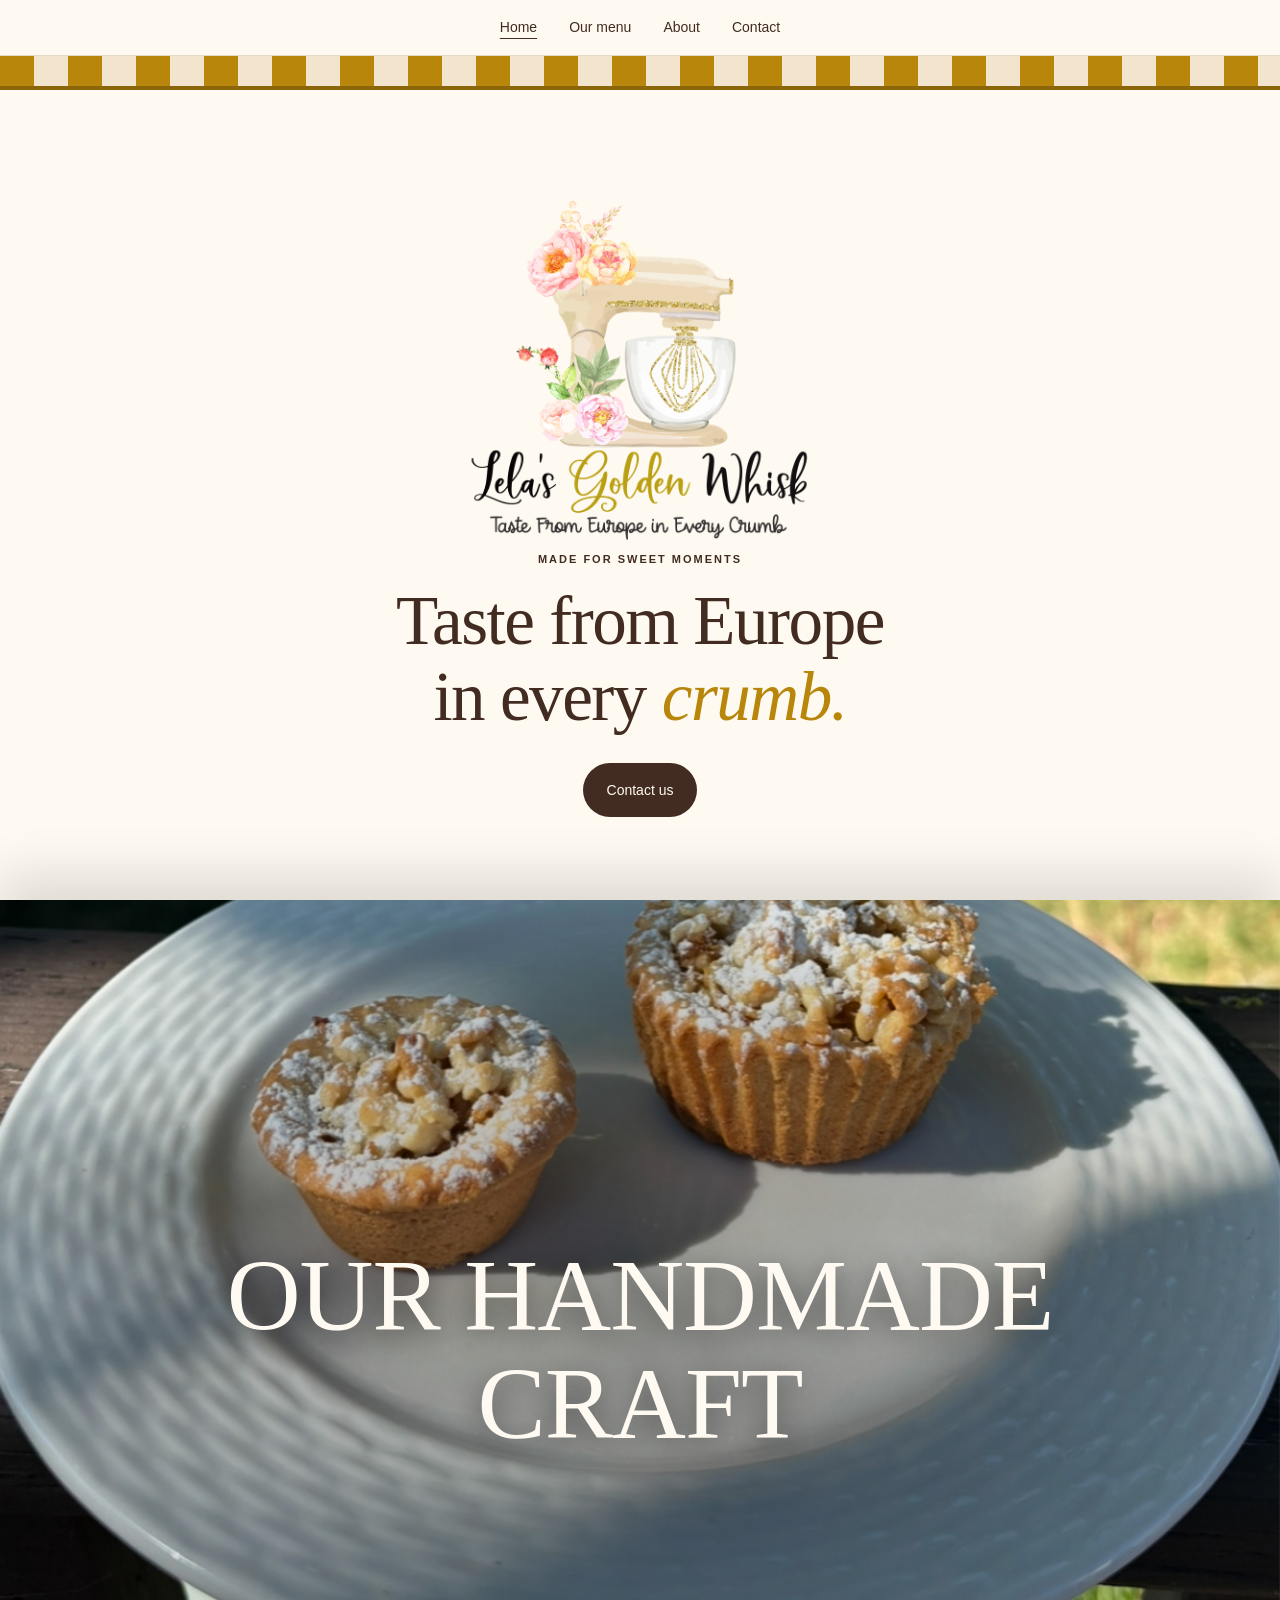
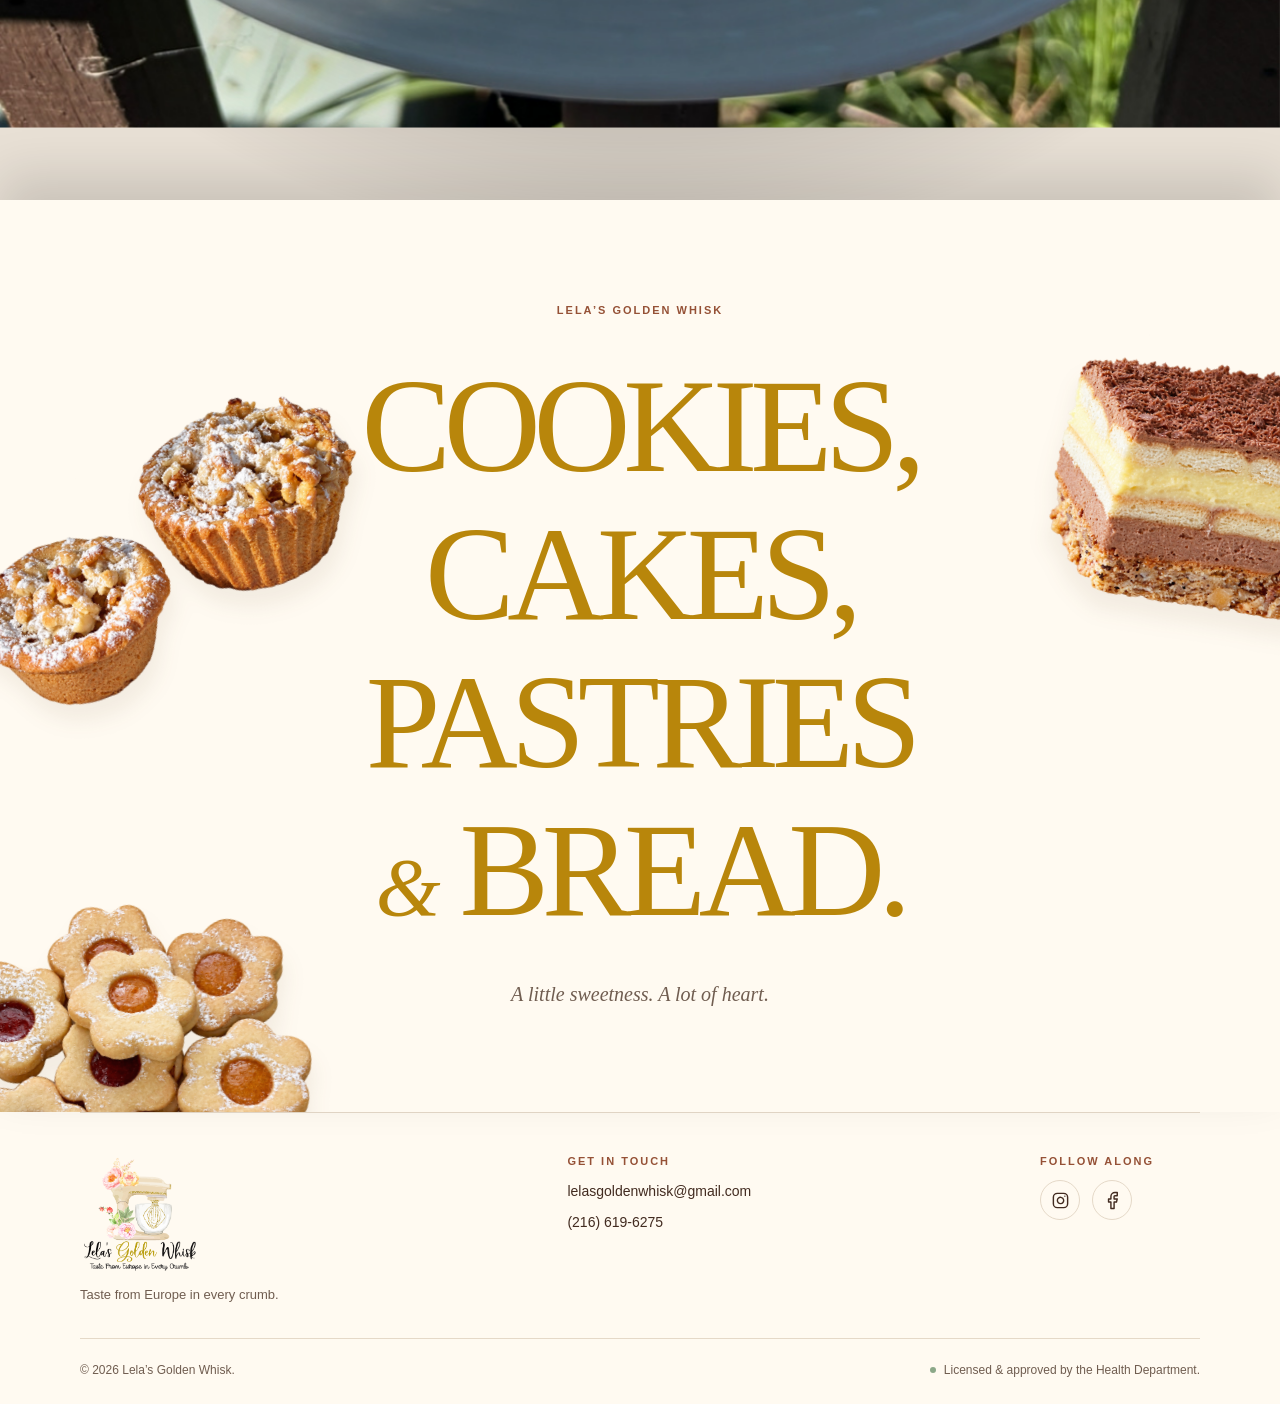
==== index.html @ 5a9bc485 "Initial commit: Lela's Golden Whisk bakery website Static site with home, menu, about, and contact p" ====
<!DOCTYPE html>
<html lang="en">
  <head>
    <meta charset="UTF-8" />
    <meta name="viewport" content="width=device-width, initial-scale=1.0" />
    <meta name="description" content="Welcome to Lela’s Golden Whisk — a little sweetness for your everyday." />
    <title>Lela’s Golden Whisk | Bakery</title>
    <link rel="icon" type="image/png" href="assets/lelas-golden-whisk-logo.png" />
    <link rel="stylesheet" href="styles.css" />
    <script src="script.js" defer></script>
  </head>
  <body>
    <a class="skip-link" href="#main">Skip to content</a>
    <header class="site-header">
      <button class="menu-toggle" type="button" aria-expanded="false" aria-controls="navigation" hidden>Menu</button>
      <nav id="navigation" aria-label="Main navigation">
        <a href="index.html" aria-current="page">Home</a>
        <a href="bakes.html">Our menu</a>
        <a href="about.html">About</a>
        <a href="contact.html">Contact</a>
      </nav>
    </header>

    <main id="main">
      <section class="cake-hero" id="home" aria-labelledby="hero-heading">
        <div class="bakery-awning" aria-hidden="true"></div>
        <div class="hero-brand">
          <img class="hero-logo" src="assets/lelas-golden-whisk-logo.png" alt="Lela’s Golden Whisk" width="3000" height="3000" />
          <p class="eyebrow">Made for sweet moments</p>
          <h1 id="hero-heading">Taste from Europe<br />in every <em>crumb.</em></h1>
          <a class="button" href="contact.html">Contact us</a>
        </div>
      </section>

      <section class="cake-scroll" aria-label="A gallery of Lela’s bakes">
        <div class="cake-scroll-stage">
          <img class="parallax-photo" src="assets/cakes-lelas-golden-whisk/hero1.JPG" alt="Two small crumb-topped bakes on a white plate" decoding="async" />
          <img class="parallax-photo" src="assets/cakes-lelas-golden-whisk/hero2.JPG" alt="Chocolate-glazed layered cake with a slice removed" decoding="async" hidden />
          <img class="parallax-photo" src="assets/cakes-lelas-golden-whisk/hero3.JPG" alt="Gift box of colorful sandwich cookies" decoding="async" hidden />
          <img class="parallax-photo" src="assets/cakes-lelas-golden-whisk/hero4.JPG" alt="Chocolate and cream layered cake slices" decoding="async" hidden />
          <img class="parallax-photo" src="assets/cakes-lelas-golden-whisk/hero5.JPG" alt="White cakes decorated with yellow flowers" decoding="async" hidden />
          <img class="parallax-photo" src="assets/cakes-lelas-golden-whisk/hero6.JPG" alt="Celebration cake decorated with the Croatian flag" decoding="async" hidden />
          <img class="parallax-photo" src="assets/cakes-lelas-golden-whisk/hero7.JPG" alt="Tiered white wedding cake with a floral topper" decoding="async" hidden />
          <img class="parallax-photo" src="assets/cakes-lelas-golden-whisk/hero8.JPG" alt="Black and white birthday cake with feathers and a number 30 topper" decoding="async" hidden />
          <img class="parallax-photo" src="assets/cakes-lelas-golden-whisk/hero9.JPG" alt="Flower-shaped jam cookies on a white plate" decoding="async" hidden />
        </div>
        <p class="scroll-caption">Our Handmade Craft</p>
      </section>

      <section class="bakes-showcase" id="bakes" aria-labelledby="bakes-heading">
        <img class="bake-cutout cutout-pastries" src="assets/cutouts/pastries.png" alt="" width="1485" height="1059" loading="lazy" />
        <img class="bake-cutout cutout-cake" src="assets/cutouts/cake.png" alt="" width="1544" height="1018" loading="lazy" />
        <img class="bake-cutout cutout-cookies" src="assets/cutouts/cookies.png" alt="" width="1239" height="1269" loading="lazy" />
        <div class="showcase-copy">
          <p class="eyebrow">Lela’s Golden Whisk</p>
          <h2 id="bakes-heading"><span><a href="bakes.html#cookies">Cookies,</a></span><span><a href="bakes.html#cakes">Cakes,</a></span><span><a href="bakes.html#pastries">Pastries</a></span><span><em>&amp;</em> <a href="bakes.html#bread">Bread.</a></span></h2>
          <p class="showcase-note">A little sweetness. A lot of heart.</p>
        </div>
      </section>
    </main>

    <footer>
      <div class="footer-top">
        <div class="footer-brand">
          <a class="logo" href="index.html" aria-label="Lela’s Golden Whisk home"><img src="assets/lelas-golden-whisk-logo.png" alt="Lela’s Golden Whisk — Taste From Europe in Every Crumb" width="3000" height="3000" loading="lazy" /></a>
          <p class="footer-tagline">Taste from Europe in every crumb.</p>
        </div>
        <div class="footer-contact">
          <p class="eyebrow">Get in touch</p>
          <a href="mailto:lelasgoldenwhisk@gmail.com">lelasgoldenwhisk@gmail.com</a>
          <a href="tel:+12166196275">(216) 619-6275</a>
        </div>
        <div class="footer-social">
          <p class="eyebrow">Follow along</p>
          <div class="social-links">
            <a class="social-link" href="https://www.instagram.com/lelasgoldenwhisk/" target="_blank" rel="noopener noreferrer" aria-label="Lela’s Golden Whisk on Instagram">
              <svg viewBox="0 0 24 24" fill="none" stroke="currentColor" stroke-width="1.8" stroke-linecap="round" stroke-linejoin="round" aria-hidden="true" focusable="false"><rect x="3" y="3" width="18" height="18" rx="5" ry="5"></rect><path d="M16 11.37A4 4 0 1 1 12.63 8 4 4 0 0 1 16 11.37z"></path><line x1="17.5" y1="6.5" x2="17.51" y2="6.5"></line></svg>
            </a>
            <a class="social-link" href="https://www.facebook.com/index.php?next=https%3A%2F%2Fwww.facebook.com%2Fthe.golden.whisk.bakery.2025%2Falbums%2F122112349076723955%2F&amp;deoia=1&amp;no_universal_links=1" target="_blank" rel="noopener noreferrer" aria-label="Lela’s Golden Whisk on Facebook">
              <svg viewBox="0 0 24 24" fill="none" stroke="currentColor" stroke-width="1.8" stroke-linecap="round" stroke-linejoin="round" aria-hidden="true" focusable="false"><path d="M18 2h-3a5 5 0 0 0-5 5v3H7v4h3v8h4v-8h3l1-4h-4V7a1 1 0 0 1 1-1h3z"></path></svg>
            </a>
          </div>
        </div>
      </div>
      <div class="footer-bottom">
        <p>© <span id="year">2026</span> Lela’s Golden Whisk.</p>
        <p class="footer-license">Licensed &amp; approved by the Health Department.</p>
      </div>
    </footer>
  </body>
</html>
---- styles.css ----
:root {
  --cream: #fffaf1;
  --ink: #422b20;
  --muted: #705d50;
  --gold: #b8860b;
  --rose: #f4d6cc;
  --line: #e5d9c8;
}

* { box-sizing: border-box; }
html { scroll-behavior: smooth; }
body { margin: 0; background: var(--cream); color: var(--ink); font-family: Arial, Helvetica, sans-serif; line-height: 1.6; }
a { color: inherit; text-decoration: none; }
a:focus-visible, button:focus-visible { outline: 3px solid #92501c; outline-offset: 5px; }
button { font: inherit; }
.site-header, .section, footer { width: min(1120px, 88%); margin-inline: auto; }
.site-header { position: sticky; top: 0; z-index: 50; width: 100%; padding-inline: 6%; min-height: 56px; display: flex; align-items: center; justify-content: center; gap: 12px; background: var(--cream); border-bottom: 1px solid var(--line); }
.logo { display: block; flex-shrink: 0; }
.logo img { display: block; width: 140px; max-width: 100%; height: auto; }
footer .logo img { width: 120px; }
nav { display: flex; flex-wrap: wrap; justify-content: center; gap: 32px; font-size: 14px; }
nav a[aria-current="page"] { text-decoration: underline; text-underline-offset: 6px; }
nav a:hover { text-decoration: underline; text-underline-offset: 6px; }
.menu-toggle { display: none; background: transparent; border: 1px solid var(--line); border-radius: 6px; padding: 8px 14px; color: var(--ink); }
.eyebrow { margin: 0 0 22px; font-size: 11px; font-weight: bold; letter-spacing: 2px; text-transform: uppercase; }
h1, h2, h3 { font-family: Georgia, 'Times New Roman', serif; font-weight: normal; line-height: 1.1; }
h1 { margin: 0; font-size: clamp(48px, 6.4vw, 80px); letter-spacing: -3px; }
h1 em { color: #a15435; font-weight: normal; }
.hero-brand h1 em { color: var(--gold); }
.intro { max-width: 410px; margin: 28px 0 32px; color: var(--muted); }
.button { display: inline-flex; gap: 36px; align-items: center; background: var(--ink); color: var(--cream); padding: 16px 24px; border-radius: 4px; font-size: 14px; }
.button:hover { background: #68422e; }
.cake-hero { margin: 0; position: sticky; top: 56px; z-index: 1; }
.hero-brand { min-height: calc(100svh - 56px - 34px); display: flex; flex-direction: column; align-items: center; justify-content: center; text-align: center; padding: 36px 24px 44px; background: var(--cream); }
.hero-logo { display: block; width: min(40svh, 380px, 75vw); height: auto; margin-bottom: 26px; transform: translate3d(0, var(--parallax-y, 0px), 0); will-change: transform; }
.hero-brand .eyebrow { margin-bottom: 14px; }
.hero-brand h1 { font-size: clamp(40px, 5.4vw, 76px); letter-spacing: -1.5px; }
.hero-brand .button { border-radius: 40px; margin-top: 28px; }
.cake-scroll { position: sticky; top: 56px; z-index: 2; height: 100svh; overflow: hidden; background: #e8e0d5; box-shadow: 0 -24px 48px #00000022; }
.cake-scroll-stage { position: relative; height: 100%; }
.parallax-photo { display: block; position: absolute; inset: -6svh 0 auto; width: 100%; height: 112svh; object-fit: cover; object-position: center; transform: translate3d(0, var(--parallax-y, 0px), 0); will-change: transform; }
.parallax-photo[hidden] { display: none; }
.cake-scroll::before { content: ''; position: absolute; inset: 0; z-index: 1; background: radial-gradient(ellipse at center, rgba(0, 0, 0, .4) 0%, rgba(0, 0, 0, .16) 55%, transparent 78%); pointer-events: none; }
.scroll-caption { position: absolute; top: 50%; left: 50%; z-index: 2; margin: 0; width: min(92%, 960px); transform: translate(-50%, -50%); color: var(--cream); font: normal clamp(40px, 8vw, 120px) Didot, 'Bodoni MT', 'Times New Roman', serif; letter-spacing: -0.01em; line-height: 1.05; text-transform: uppercase; text-align: center; text-shadow: 0 6px 30px rgba(0, 0, 0, .55); pointer-events: none; }

h2 { font-size: clamp(32px, 4vw, 46px); margin: 0 0 28px; letter-spacing: -1px; }
.card-grid { display: grid; grid-template-columns: repeat(3, 1fr); gap: 24px; }
.bake-card { padding: 32px; border: 1px solid var(--line); border-radius: 8px; }
.bake-icon { display: block; font-size: 44px; margin-bottom: 24px; }
h3 { font-size: 28px; margin: 0 0 12px; }
.bake-card p, .visit p:not(.eyebrow) { color: var(--muted); margin-bottom: 0; }
.bake-card p a:hover { color: #a15435; text-decoration: underline; text-underline-offset: 4px; }
.about { padding-block: 64px; border-block: 1px solid var(--line); }
.visit { padding-block: 80px; text-align: center; }
footer { border-top: 1px solid var(--line); padding-block: 40px 24px; }
.footer-top { display: flex; flex-wrap: wrap; align-items: flex-start; justify-content: space-between; gap: 36px; padding-bottom: 32px; }
.footer-brand { display: flex; flex-direction: column; gap: 12px; }
.footer-tagline { margin: 0; color: var(--muted); font-size: 13px; max-width: 220px; }
.footer-contact, .footer-social { display: flex; flex-direction: column; gap: 8px; min-width: 160px; }
.footer-contact .eyebrow, .footer-social .eyebrow { margin-bottom: 2px; color: #955136; }
.footer-contact a { font-size: 14px; }
.footer-contact a:hover { color: #a15435; text-decoration: underline; text-underline-offset: 4px; }
.social-links { display: flex; gap: 12px; }
.social-link { display: inline-flex; align-items: center; justify-content: center; width: 40px; height: 40px; border: 1px solid var(--line); border-radius: 50%; color: var(--ink); transition: background .2s ease, color .2s ease, border-color .2s ease, transform .2s ease; }
.social-link:hover { background: var(--ink); border-color: var(--ink); color: var(--cream); transform: translateY(-2px); }
.social-link svg { width: 19px; height: 19px; }
.footer-bottom { display: flex; flex-wrap: wrap; align-items: center; justify-content: space-between; gap: 10px 24px; padding-top: 22px; border-top: 1px solid var(--line); }
.footer-bottom p { margin: 0; color: var(--muted); font-size: 12px; }
.footer-license { display: inline-flex; align-items: center; gap: 8px; }
.footer-license::before { content: ''; width: 6px; height: 6px; border-radius: 50%; background: #8ba888; flex-shrink: 0; }
.skip-link { position: absolute; left: 16px; top: -100px; z-index: 100; padding: 12px; background: var(--ink); color: white; }
.skip-link:focus { top: 16px; }
section { scroll-margin-top: 80px; }
.text-link { display: inline-block; margin-top: 24px; text-decoration: underline; text-underline-offset: 5px; }
.text-link:hover { color: #a15435; }
.page-heading { padding-block: 64px 48px; }
.page-heading .intro { max-width: 560px; }
.story { display: grid; grid-template-columns: minmax(0, 1.1fr) minmax(0, 1fr); gap: clamp(32px, 5vw, 72px); align-items: start; }
.story-copy { min-width: 0; }
.story-copy h2 { max-width: 480px; font-size: clamp(36px, 4vw, 52px); line-height: 1.08; margin-bottom: 28px; text-wrap: balance; }
.story-copy p { color: var(--muted); line-height: 1.85; margin: 0 0 22px; }
.story-copy .story-eyebrow { color: #945031; margin-bottom: 20px; line-height: 1.5; }
.story-copy .story-lead { font: 23px/1.55 Georgia, serif; color: var(--ink); }
.story-copy h3 { margin-top: 38px; margin-bottom: 18px; padding-top: 28px; border-top: 1px solid var(--line); font-size: 29px; }
.story-copy strong { color: var(--ink); }
.story-copy .story-closing { margin-top: 30px; margin-bottom: 0; padding: 22px 26px; background: #f7ecdf; border-left: 3px solid #c39859; border-radius: 0 12px 12px 0; font: italic 19px/1.7 Georgia, serif; color: var(--ink); }
.story-portrait { position: sticky; top: 80px; margin: 6px 0 0; padding: 0 14px 0 0; }
.story-photo-frame { position: relative; isolation: isolate; padding: 10px; background: #fffdf8; border: 1px solid var(--line); border-radius: 100px 12px 12px 12px; box-shadow: 0 16px 36px #422b2010; }
.story-photo-frame::before { content: ''; position: absolute; z-index: -1; inset: 16px -14px -16px 18px; border: 1px solid #cfb38a; border-radius: 100px 12px 12px 12px; }
.story-photo { display: block; width: 100%; height: auto; border-radius: 90px 6px 6px 6px; }
.story-portrait figcaption { display: flex; flex-direction: column; align-items: center; text-align: center; gap: 10px; padding: 42px 12px 0; }
.story-portrait figcaption .eyebrow { margin: 0; font-size: 10px; color: var(--muted); }
.story-signature { font: italic 32px/1.2 Georgia, serif; color: #945031; }

/* About shares the menu's gold lettering and warm bakery-paper details. */
:is(.about-page, .contact-page) .page-heading { padding-block: clamp(48px, 7vw, 88px) 52px; text-align: center; border-bottom: 1px solid #cfb38a; }
:is(.about-page, .contact-page) .page-heading .eyebrow { color: #8a6608; }
:is(.about-page, .contact-page) .page-heading h1 { color: var(--gold); font-family: Didot, 'Bodoni MT', 'Times New Roman', serif; font-size: clamp(60px, 8vw, 112px); line-height: 1.02; letter-spacing: -.045em; }
:is(.about-page, .contact-page) .page-heading h1 em { color: inherit; }
:is(.about-page, .contact-page) .page-heading .intro { margin: 24px auto 0; font: italic 21px/1.5 Georgia, serif; }
.about-page .story { grid-template-columns: minmax(0, .9fr) minmax(0, 1.1fr); gap: clamp(36px, 6vw, 84px); padding-block: 64px 72px; }
.about-page .story-copy { grid-column: 2; grid-row: 1; }
.about-page .story-copy h2 { color: #8a6608; font-family: Didot, 'Bodoni MT', 'Times New Roman', serif; font-size: clamp(38px, 4vw, 54px); }
.about-page .story-copy .story-eyebrow { color: #8a6608; }
.about-page .story-copy h3 { color: #8a6608; border-color: #cfb38a; }
.about-page .story-copy .story-closing { background: #f3e4ce; border: 1px solid #cfb38a; border-radius: 4px; padding: 28px; }
.about-page .story-portrait { grid-column: 1; grid-row: 1; padding: 0; margin: 0; top: 88px; }
.about-page .story-photo-frame { padding: 12px; background: #f3e4ce; border: 1px solid #cfb38a; border-radius: 4px; box-shadow: none; }
.about-page .story-photo-frame::before { content: none; }
.about-page .story-photo { border-radius: 2px; }
.about-page .story-portrait figcaption { padding: 26px 12px; border-bottom: 1px solid #cfb38a; gap: 14px; }
.about-page .story-signature { color: #8a6608; font-size: 36px; }
:is(.about-page, .contact-page) .visit { padding-block: 52px 60px; margin-bottom: 64px; border-block: 1px solid #cfb38a; text-align: center; }
:is(.about-page, .contact-page) .visit .eyebrow { color: #8a6608; }
:is(.about-page, .contact-page) .visit h2 { color: #8a6608; max-width: 660px; margin-inline: auto; text-wrap: balance; }
@media (max-width: 900px) {
  .about-page .story { grid-template-columns: 1fr; padding-block: 40px 48px; gap: 40px; }
  .about-page .story-portrait { grid-column: 1; grid-row: 1; position: static; width: min(100%, 600px); margin-inline: auto; }
  .about-page .story-copy { grid-column: 1; grid-row: 2; }
  :is(.about-page, .contact-page) .visit { margin-bottom: 40px; }
}
.contact-details { padding-top: 16px; }
.contact-page .contact-details { padding-block: 56px 64px; }
.contact-page .contact-details > h2 { text-align: center; color: #8a6608; font-family: Didot, 'Bodoni MT', 'Times New Roman', serif; margin-bottom: 36px; }
.contact-page .card-grid { grid-template-columns: minmax(0, 1.35fr) repeat(2, minmax(0, 1fr)); gap: 20px; }
.contact-page .bake-card { min-width: 0; padding: 32px 26px; border: 1px solid #cfb38a; border-top: 3px solid var(--gold); border-radius: 4px; background: #fffdf8; }
.contact-page .bake-card:first-child { background: #f3e4ce; }
.contact-page .bake-card .eyebrow { color: #8a6608; margin-bottom: 22px; }
.contact-page .bake-card h3 { color: #8a6608; }
.contact-page .bake-card p:not(.eyebrow) { line-height: 1.85; }
.contact-page .bake-card a { overflow-wrap: anywhere; text-decoration: underline; text-decoration-color: #cfb38a; text-underline-offset: 4px; }
.contact-page .bake-card a:hover, .contact-page .text-link:hover { color: #8a6608; }
.contact-page .inquiry-preview { background: #f3e4ce; border-color: #cfb38a; border-radius: 4px; }
.contact-page .inquiry-preview h2, .contact-page .inquiry-preview .eyebrow { color: #8a6608; }
.contact-page .visit .shop-button { margin-top: 28px; }
@media (max-width: 900px) {
  .contact-page .card-grid { grid-template-columns: 1fr; }
  .contact-page .contact-details { padding-block: 40px 48px; }
}

/* Floating bakery cutouts frame the type without rectangular photo backgrounds. */
.bakes-showcase { position: relative; isolation: isolate; z-index: 3; overflow: hidden; min-height: 100svh; display: flex; align-items: center; justify-content: center; padding: clamp(80px, 8vw, 130px) 16px; background: var(--cream); box-shadow: 0 -24px 48px #00000022; }
.showcase-copy { position: relative; z-index: 1; text-align: center; margin-inline: auto; width: fit-content; }
.showcase-copy .eyebrow { color: #955136; margin-bottom: 32px; }
.showcase-copy h2 { color: var(--gold); font-family: Didot, 'Bodoni MT', 'Times New Roman', serif; font-size: clamp(76px, 10.5vw, 164px); font-weight: normal; text-transform: uppercase; line-height: 1.1; letter-spacing: -0.055em; margin: 0; }
.showcase-copy h2 span { display: block; }
.showcase-copy h2 a { border-radius: 4px; transition: color .2s ease; }
.showcase-copy h2 a:hover { color: #8a6608; text-decoration: underline; text-decoration-thickness: 2px; text-underline-offset: .08em; }
.showcase-copy h2 a:focus-visible { outline-color: var(--gold); }
.showcase-copy h2 em { font-size: .62em; font-weight: normal; }
.showcase-note { font: italic 20px/1.5 Georgia, serif; color: var(--muted); margin: 36px 0 0; }
.bake-cutout { position: absolute; z-index: 0; height: auto; pointer-events: none; filter: drop-shadow(0 18px 10px #573b2112); will-change: transform; }
.cutout-pastries { width: 34%; max-width: 540px; top: 5%; left: -8%; transform: rotate(-18deg) translate3d(0, var(--parallax-y, 0px), 0); }
.cutout-cake { width: 33%; max-width: 520px; top: 35%; right: -9%; transform: rotate(14deg) translate3d(0, var(--parallax-y, 0px), 0); }
.cutout-cookies { width: 29%; max-width: 440px; bottom: -5%; left: -6%; transform: rotate(-12deg) translate3d(0, var(--parallax-y, 0px), 0); }

/* The gallery borrows its cream, terracotta, and serif type from the homepage. */
.bakes-page { color: var(--gold); }
.bakery-window { overflow: hidden; }
.bakery-awning { height: 34px; background: repeating-linear-gradient(90deg, var(--gold) 0 34px, #f3e4ce 34px 68px); border-bottom: 4px solid #8a6608; }
.shop-intro { position: relative; padding-block: 68px 62px; text-align: center; }
.shop-intro-copy { position: relative; z-index: 1; max-width: 620px; margin-inline: auto; }
.shop-intro h1 { font: normal clamp(76px, 9vw, 132px)/1 Didot, 'Bodoni MT', 'Times New Roman', serif; letter-spacing: -5px; }
.shop-intro h1 em { color: inherit; }
.shop-cutout { position: absolute; width: 200px; height: auto; pointer-events: none; }
.shop-cutout-left { left: -72px; top: 55px; transform: rotate(-20deg); }
.shop-cutout-right { right: -70px; bottom: 30px; transform: rotate(18deg); }
.bake-collection { padding-block: 36px 64px; }
.category-nav { gap: 10px; justify-content: center; }
.category-nav a { display: inline-flex; align-items: center; justify-content: center; min-height: 44px; padding: 9px 24px; border: 1px solid #cfb38a; border-radius: 30px; scroll-margin-top: 80px; }
.category-nav a:hover { background: #f3e4ce; text-decoration: none; }
.category-nav a[aria-current="true"] { background: var(--gold); color: #241a08; border-color: var(--gold); }
.collection-heading { display: flex; align-items: flex-end; justify-content: space-between; gap: 24px; margin-block: 50px 30px; }
.collection-heading .eyebrow { font-size: 10px; margin-bottom: 12px; }
.collection-heading h2 { font-size: clamp(30px, 3.5vw, 42px); margin: 0; }
#collection-count { flex-shrink: 0; color: var(--muted); font-size: 12px; margin: 0 0 4px; }
.category-info { margin: 0 auto 44px; max-width: 580px; text-align: center; }
.category-info p { margin: 0 0 14px; color: var(--muted); font-size: 15px; line-height: 1.75; }
.category-info p:last-child { margin-bottom: 0; }
.category-info strong { color: var(--ink); font-weight: bold; }
.product-grid { display: grid; grid-template-columns: repeat(3, minmax(0, 1fr)); gap: 32px 24px; }
.product-card { display: flex; flex-direction: column; gap: 14px; }
.product-photo { display: block; width: 100%; aspect-ratio: 1; object-fit: cover; border-radius: 8px; }
.product-info { display: flex; flex-direction: column; gap: 4px; text-align: center; }
.product-name { margin: 0; font-size: 20px; line-height: 1.25; }
.product-name-secondary { margin: 0; font-size: 14px; color: var(--muted); font-style: italic; line-height: 1.3; }
.collection-note { text-align: center; margin: 36px 0 0; color: var(--muted); font-size: 13px; }
.collection-empty { text-align: center; border: 1px solid #e3cebc; border-radius: 12px; padding: 56px 24px; background: #f8eee2; }
.collection-empty[hidden], .inquiry-preview[hidden] { display: none; }
.empty-flourish { font-size: 52px; }
.collection-empty h3 { margin-top: 12px; }
.collection-empty p { max-width: 460px; margin: 18px auto 24px; color: var(--muted); }
.collection-empty .text-link { display: block; width: fit-content; margin-inline: auto; font-size: 14px; }
.shop-button { border-radius: 30px; background: var(--gold); color: #241a08; }
.shop-button:hover { background: #8a6608; color: var(--cream); }
.inquiry-preview { display: flex; align-items: center; gap: 24px; padding: 24px; background: #f4e5d5; border: 1px solid var(--line); border-radius: 12px; margin-bottom: 40px; }
.inquiry-preview img { object-fit: contain; border-radius: 8px; }
.inquiry-preview .eyebrow { margin-bottom: 8px; }
.inquiry-preview h2 { font-size: 28px; margin-bottom: 10px; }
.inquiry-preview p:not(.eyebrow) { margin: 0; color: var(--muted); }
.inquiry-preview .text-link { margin-top: 10px; }

@media (max-width: 900px) {
  .shop-cutout { width: 155px; opacity: .9; }
  .shop-cutout-left { left: -90px; }
  .shop-cutout-right { right: -85px; }
  .product-grid { grid-template-columns: repeat(2, minmax(0, 1fr)); }
}

@media (max-width: 700px) {
  .shop-intro { padding-block: 48px; }
  .shop-intro .eyebrow { font-size: 9px; letter-spacing: 1px; }
  .shop-intro h1 { font-size: clamp(64px, 16vw, 100px); letter-spacing: -3px; }
  .shop-cutout { display: none; }
  .category-nav a { padding-inline: 16px; }
  .collection-heading { align-items: flex-start; flex-direction: column; gap: 16px; margin-top: 36px; }
  .inquiry-preview { align-items: flex-start; flex-direction: column; }
}

@media (max-width: 480px) {
  .product-grid { grid-template-columns: 1fr; }
}

@media (max-width: 700px) {
  .bakes-showcase { padding: 150px 12px 170px; }
  .showcase-copy h2 { font-size: clamp(52px, 13vw, 90px); line-height: 1.15; }
  .showcase-copy .eyebrow { font-size: 9px; margin-bottom: 22px; }
  .showcase-note { font-size: 16px; margin-top: 24px; }
  .cutout-pastries { width: 48%; top: 0; left: -8%; }
  .cutout-cake { width: 42%; top: auto; bottom: 2%; right: -8%; }
  .cutout-cookies { width: 40%; bottom: -5%; left: -6%; }
}

@media (max-width: 900px) {
  .story { grid-template-columns: 1fr; gap: 40px; }
  .story-portrait { position: static; grid-row: 1; width: min(100%, 560px); margin-inline: auto; }
  .story-copy { width: min(100%, 660px); margin-inline: auto; }
}

@media (max-width: 700px) {
  .site-header { min-height: 52px; flex-wrap: wrap; padding-block: 6px; }
  .menu-toggle:not([hidden]) { display: block; }
  nav { width: 100%; justify-content: center; gap: 16px; }
  nav[hidden] { display: none; }
  .cake-hero { top: 52px; }
  .cake-scroll { top: 52px; }
  .hero-brand { min-height: calc(100svh - 52px - 34px); padding: 28px 20px 36px; }
  .hero-logo { width: min(38svh, 280px, 75vw); margin-bottom: 24px; }
  .card-grid { grid-template-columns: 1fr; gap: 16px; }
  .bake-card { padding: 24px; }
  .bake-icon { margin-bottom: 16px; }
  .about { padding-block: 40px; }
  .page-heading { padding-block: 48px 32px; }
  .story { gap: 28px; }
  .footer-top { flex-direction: column; gap: 28px; }
  .footer-bottom { flex-direction: column; align-items: flex-start; gap: 8px; }
}

@media (prefers-reduced-motion: reduce) {
  html { scroll-behavior: auto; }
}
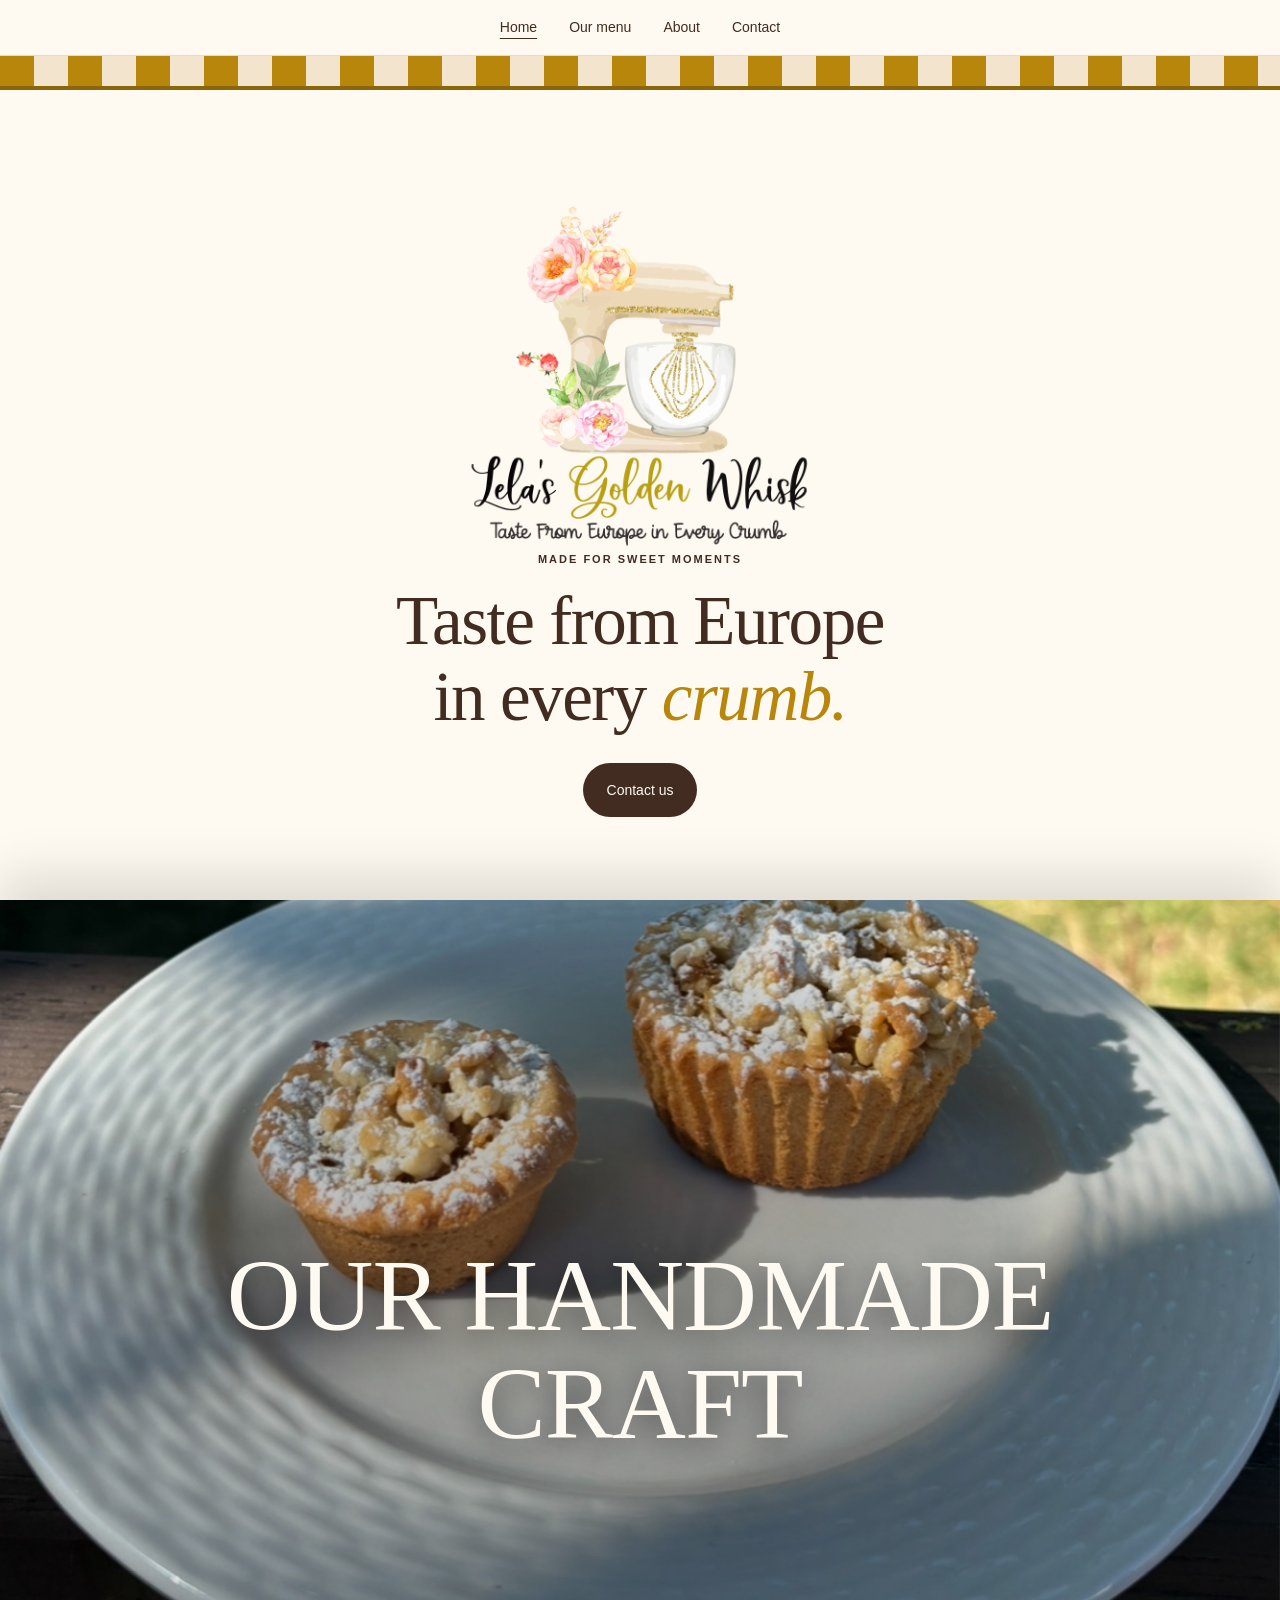
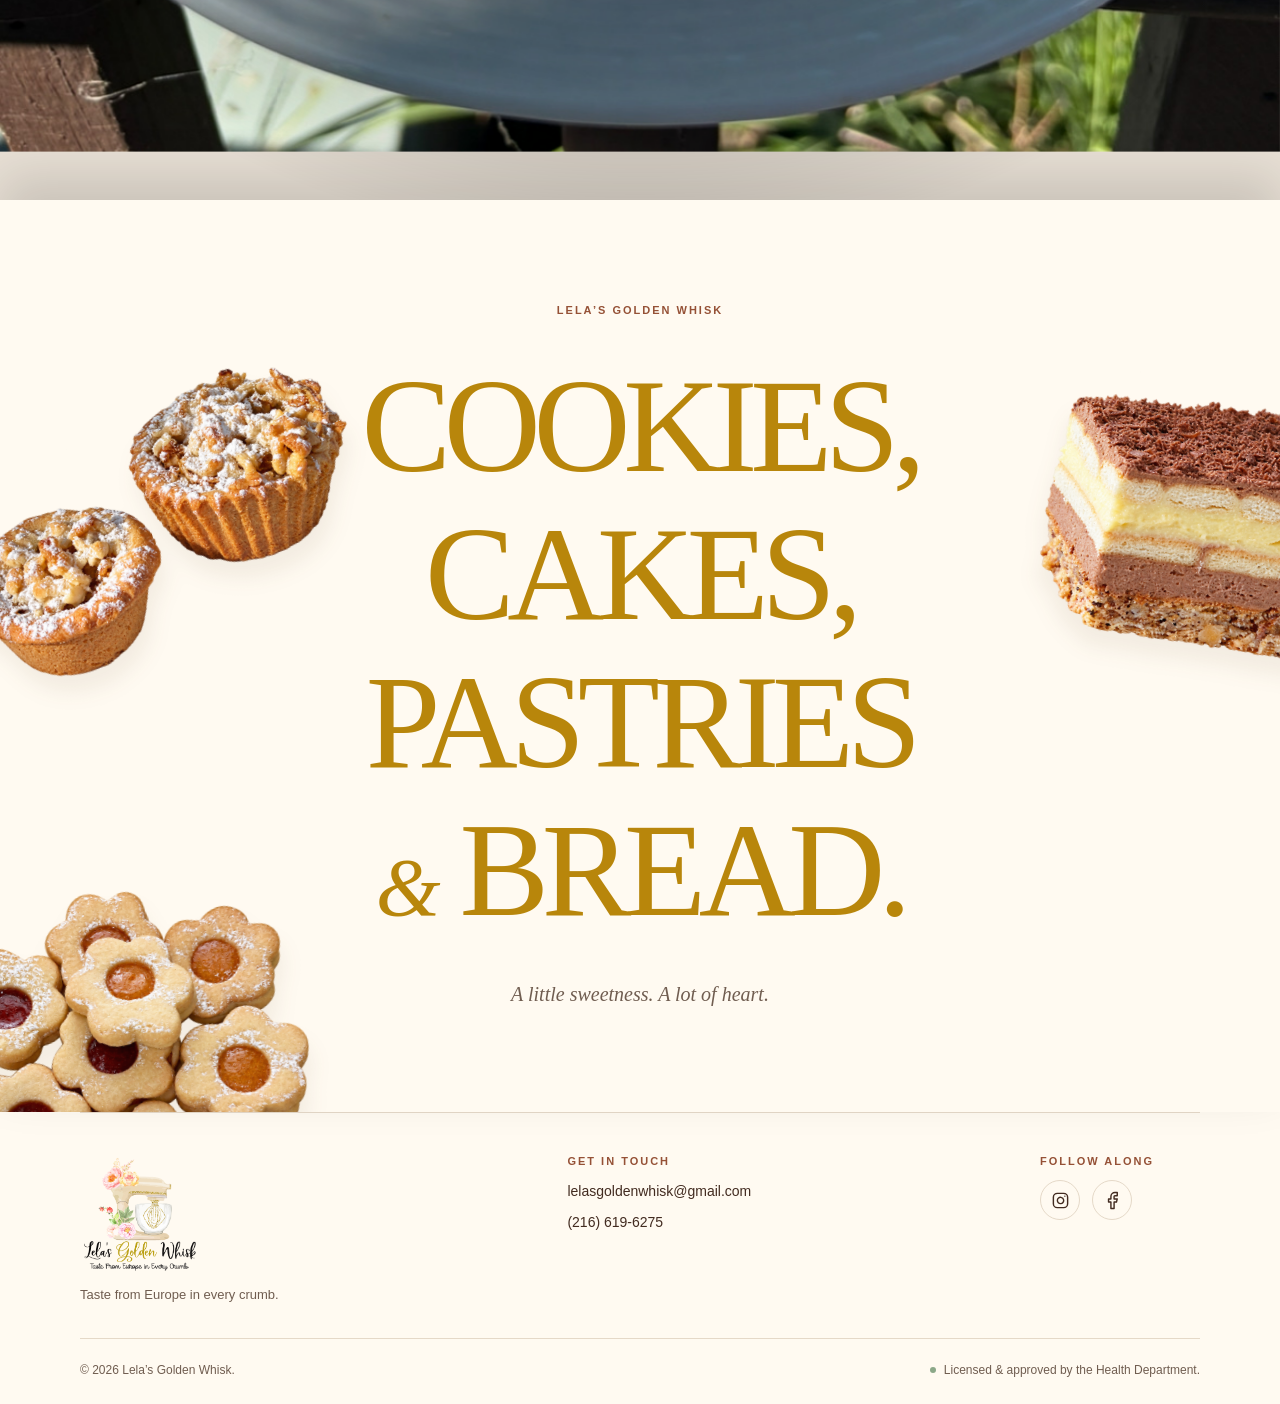
==== commit caed13ca: "Replace mobile "Menu" text button with a 3-line hamburger icon Animates into an X on open, positione" ====
--- a/index.html
+++ b/index.html
@@ -12,7 +12,11 @@
   <body>
     <a class="skip-link" href="#main">Skip to content</a>
     <header class="site-header">
-      <button class="menu-toggle" type="button" aria-expanded="false" aria-controls="navigation" hidden>Menu</button>
+      <button class="menu-toggle" type="button" aria-expanded="false" aria-controls="navigation" aria-label="Menu" hidden>
+        <span class="menu-toggle-bar"></span>
+        <span class="menu-toggle-bar"></span>
+        <span class="menu-toggle-bar"></span>
+      </button>
       <nav id="navigation" aria-label="Main navigation">
         <a href="index.html" aria-current="page">Home</a>
         <a href="bakes.html">Our menu</a>
--- a/styles.css
+++ b/styles.css
@@ -21,7 +21,14 @@
 nav { display: flex; flex-wrap: wrap; justify-content: center; gap: 32px; font-size: 14px; }
 nav a[aria-current="page"] { text-decoration: underline; text-underline-offset: 6px; }
 nav a:hover { text-decoration: underline; text-underline-offset: 6px; }
-.menu-toggle { display: none; background: transparent; border: 1px solid var(--line); border-radius: 6px; padding: 8px 14px; color: var(--ink); }
+.menu-toggle { display: none; position: relative; width: 40px; height: 40px; padding: 0; background: transparent; border: none; cursor: pointer; }
+.menu-toggle-bar { position: absolute; left: 9px; right: 9px; height: 2px; background: var(--ink); border-radius: 2px; transition: transform .25s ease, opacity .2s ease, top .25s ease; }
+.menu-toggle-bar:nth-child(1) { top: 14px; }
+.menu-toggle-bar:nth-child(2) { top: 19px; }
+.menu-toggle-bar:nth-child(3) { top: 24px; }
+.menu-toggle[aria-expanded="true"] .menu-toggle-bar:nth-child(1) { top: 19px; transform: rotate(45deg); }
+.menu-toggle[aria-expanded="true"] .menu-toggle-bar:nth-child(2) { opacity: 0; }
+.menu-toggle[aria-expanded="true"] .menu-toggle-bar:nth-child(3) { top: 19px; transform: rotate(-45deg); }
 .eyebrow { margin: 0 0 22px; font-size: 11px; font-weight: bold; letter-spacing: 2px; text-transform: uppercase; }
 h1, h2, h3 { font-family: Georgia, 'Times New Roman', serif; font-weight: normal; line-height: 1.1; }
 h1 { margin: 0; font-size: clamp(48px, 6.4vw, 80px); letter-spacing: -3px; }
@@ -238,7 +245,7 @@
 }
 
 @media (max-width: 700px) {
-  .site-header { min-height: 52px; flex-wrap: wrap; padding-block: 6px; }
+  .site-header { min-height: 52px; flex-wrap: wrap; justify-content: flex-end; padding-block: 6px; }
   .menu-toggle:not([hidden]) { display: block; }
   nav { width: 100%; justify-content: center; gap: 16px; }
   nav[hidden] { display: none; }
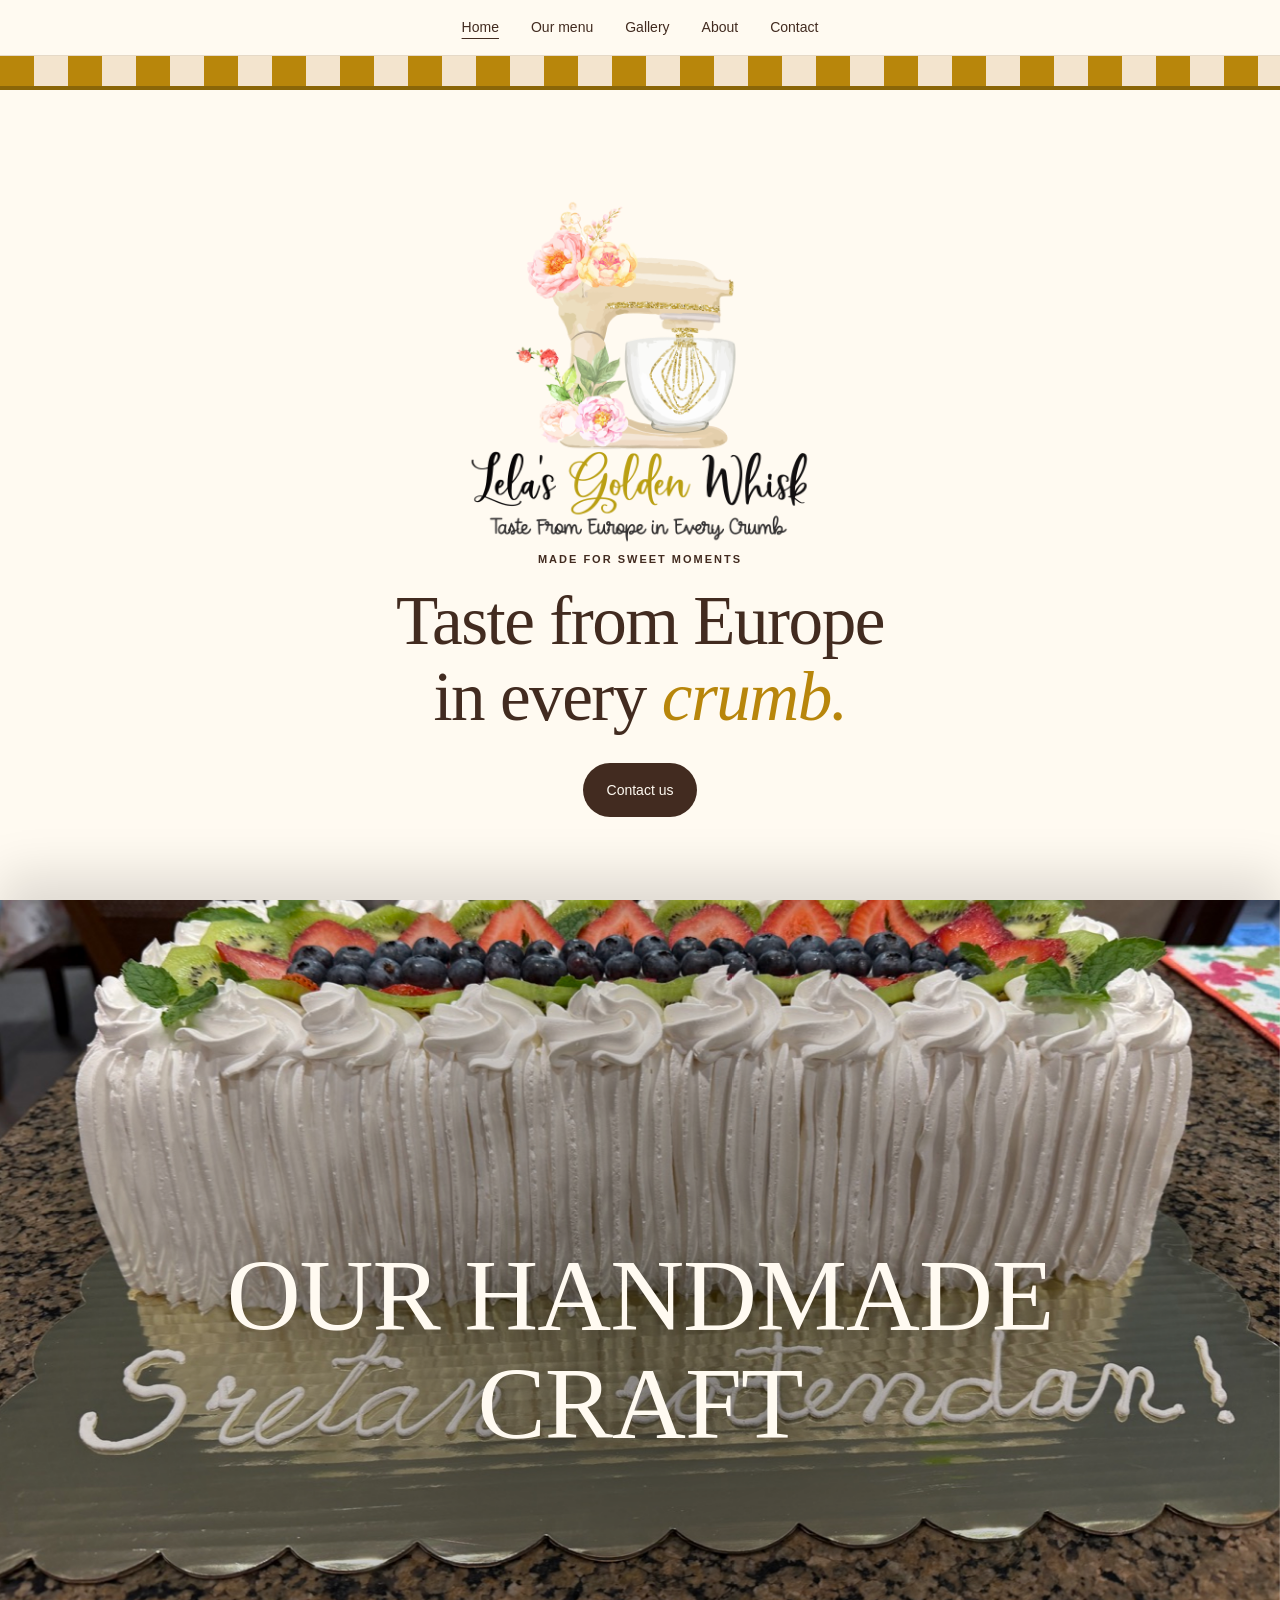
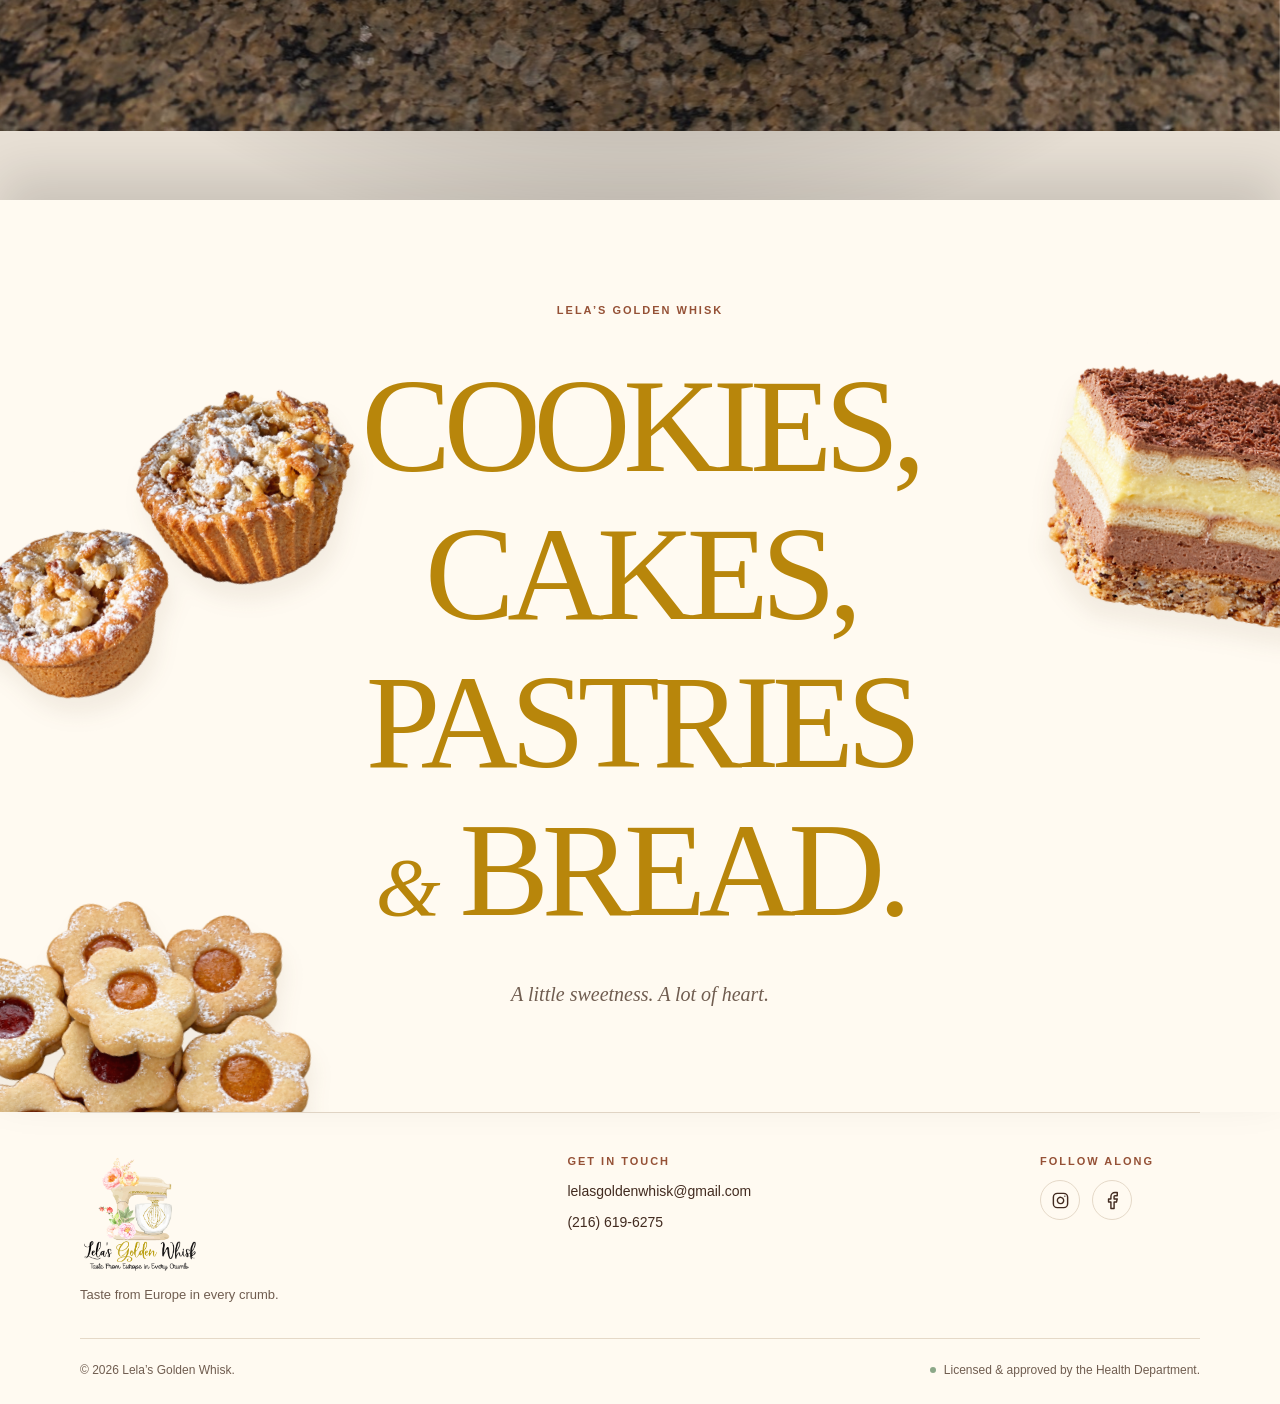
==== commit 9afdb486: "Add gallery page, sugar cookie design gallery, bread pricing, and menu updates - New gallery.html wi" ====
--- a/index.html
+++ b/index.html
@@ -20,6 +20,7 @@
       <nav id="navigation" aria-label="Main navigation">
         <a href="index.html" aria-current="page">Home</a>
         <a href="bakes.html">Our menu</a>
+        <a href="gallery.html">Gallery</a>
         <a href="about.html">About</a>
         <a href="contact.html">Contact</a>
       </nav>
@@ -38,15 +39,16 @@
 
       <section class="cake-scroll" aria-label="A gallery of Lela’s bakes">
         <div class="cake-scroll-stage">
-          <img class="parallax-photo" src="assets/cakes-lelas-golden-whisk/hero1.JPG" alt="Two small crumb-topped bakes on a white plate" decoding="async" />
-          <img class="parallax-photo" src="assets/cakes-lelas-golden-whisk/hero2.JPG" alt="Chocolate-glazed layered cake with a slice removed" decoding="async" hidden />
-          <img class="parallax-photo" src="assets/cakes-lelas-golden-whisk/hero3.JPG" alt="Gift box of colorful sandwich cookies" decoding="async" hidden />
-          <img class="parallax-photo" src="assets/cakes-lelas-golden-whisk/hero4.JPG" alt="Chocolate and cream layered cake slices" decoding="async" hidden />
-          <img class="parallax-photo" src="assets/cakes-lelas-golden-whisk/hero5.JPG" alt="White cakes decorated with yellow flowers" decoding="async" hidden />
-          <img class="parallax-photo" src="assets/cakes-lelas-golden-whisk/hero6.JPG" alt="Celebration cake decorated with the Croatian flag" decoding="async" hidden />
-          <img class="parallax-photo" src="assets/cakes-lelas-golden-whisk/hero7.JPG" alt="Tiered white wedding cake with a floral topper" decoding="async" hidden />
-          <img class="parallax-photo" src="assets/cakes-lelas-golden-whisk/hero8.JPG" alt="Black and white birthday cake with feathers and a number 30 topper" decoding="async" hidden />
-          <img class="parallax-photo" src="assets/cakes-lelas-golden-whisk/hero9.JPG" alt="Flower-shaped jam cookies on a white plate" decoding="async" hidden />
+          <img class="parallax-photo" src="assets/gallery/cakes/IMG_6808.jpg" alt="Celebration sheet cake topped with fresh fruit" decoding="async" fetchpriority="high" />
+          <img class="parallax-photo" src="assets/pastries/cream puffs .png" alt="Cream puffs filled with cream and dusted with powdered sugar" decoding="async" hidden />
+          <img class="parallax-photo" src="assets/gallery/cakes/IMG_7936.jpg" alt="Chocolate drip cake on a white platter" decoding="async" hidden />
+          <img class="parallax-photo" src="assets/gallery/cakes/IMG_7986.jpg" alt="Chocolate cakes decorated with piped flowers" decoding="async" hidden />
+          <img class="parallax-photo" src="assets/gallery/cakes/IMG_9814.jpg" alt="Berry-topped celebration sheet cake" decoding="async" hidden />
+          <img class="parallax-photo" src="assets/pastries/nugatkokce.jpg" alt="Layered nougat squares with chocolate glaze" decoding="async" hidden />
+          <img class="parallax-photo" src="assets/gallery/cakes/IMG_9865.jpg" alt="Beer-mug shaped birthday cake" decoding="async" hidden />
+          <img class="parallax-photo" src="assets/pastries/russian hat.jpeg" alt="Coconut-covered Russian Hat pastry with chocolate topping" decoding="async" hidden />
+          <img class="parallax-photo" src="assets/gallery/cakes/IMG_5223.jpg" alt="Tiered white wedding cake decorated with flowers" decoding="async" hidden />
+          <img class="parallax-photo" src="assets/gallery/cakes/IMG_E0187.jpg" alt="White sheet cake topped with colorful fresh fruit" decoding="async" hidden />
         </div>
         <p class="scroll-caption">Our Handmade Craft</p>
       </section>
--- a/styles.css
+++ b/styles.css
@@ -100,11 +100,11 @@
 .story-signature { font: italic 32px/1.2 Georgia, serif; color: #945031; }
 
 /* About shares the menu's gold lettering and warm bakery-paper details. */
-:is(.about-page, .contact-page) .page-heading { padding-block: clamp(48px, 7vw, 88px) 52px; text-align: center; border-bottom: 1px solid #cfb38a; }
-:is(.about-page, .contact-page) .page-heading .eyebrow { color: #8a6608; }
-:is(.about-page, .contact-page) .page-heading h1 { color: var(--gold); font-family: Didot, 'Bodoni MT', 'Times New Roman', serif; font-size: clamp(60px, 8vw, 112px); line-height: 1.02; letter-spacing: -.045em; }
-:is(.about-page, .contact-page) .page-heading h1 em { color: inherit; }
-:is(.about-page, .contact-page) .page-heading .intro { margin: 24px auto 0; font: italic 21px/1.5 Georgia, serif; }
+:is(.about-page, .contact-page, .gallery-page) .page-heading { padding-block: clamp(48px, 7vw, 88px) 52px; text-align: center; border-bottom: 1px solid #cfb38a; }
+:is(.about-page, .contact-page, .gallery-page) .page-heading .eyebrow { color: #8a6608; }
+:is(.about-page, .contact-page, .gallery-page) .page-heading h1 { color: var(--gold); font-family: Didot, 'Bodoni MT', 'Times New Roman', serif; font-size: clamp(60px, 8vw, 112px); line-height: 1.02; letter-spacing: -.045em; }
+:is(.about-page, .contact-page, .gallery-page) .page-heading h1 em { color: inherit; }
+:is(.about-page, .contact-page, .gallery-page) .page-heading .intro { margin: 24px auto 0; font: italic 21px/1.5 Georgia, serif; }
 .about-page .story { grid-template-columns: minmax(0, .9fr) minmax(0, 1.1fr); gap: clamp(36px, 6vw, 84px); padding-block: 64px 72px; }
 .about-page .story-copy { grid-column: 2; grid-row: 1; }
 .about-page .story-copy h2 { color: #8a6608; font-family: Didot, 'Bodoni MT', 'Times New Roman', serif; font-size: clamp(38px, 4vw, 54px); }
@@ -117,16 +117,31 @@
 .about-page .story-photo { border-radius: 2px; }
 .about-page .story-portrait figcaption { padding: 26px 12px; border-bottom: 1px solid #cfb38a; gap: 14px; }
 .about-page .story-signature { color: #8a6608; font-size: 36px; }
-:is(.about-page, .contact-page) .visit { padding-block: 52px 60px; margin-bottom: 64px; border-block: 1px solid #cfb38a; text-align: center; }
-:is(.about-page, .contact-page) .visit .eyebrow { color: #8a6608; }
-:is(.about-page, .contact-page) .visit h2 { color: #8a6608; max-width: 660px; margin-inline: auto; text-wrap: balance; }
+:is(.about-page, .contact-page, .gallery-page) .visit { padding-block: 52px 60px; margin-bottom: 64px; border-block: 1px solid #cfb38a; text-align: center; }
+:is(.about-page, .contact-page, .gallery-page) .visit .eyebrow { color: #8a6608; }
+:is(.about-page, .contact-page, .gallery-page) .visit h2 { color: #8a6608; max-width: 660px; margin-inline: auto; text-wrap: balance; }
 @media (max-width: 900px) {
   .about-page .story { grid-template-columns: 1fr; padding-block: 40px 48px; gap: 40px; }
   .about-page .story-portrait { grid-column: 1; grid-row: 1; position: static; width: min(100%, 600px); margin-inline: auto; }
   .about-page .story-copy { grid-column: 1; grid-row: 2; }
-  :is(.about-page, .contact-page) .visit { margin-bottom: 40px; }
+  :is(.about-page, .contact-page, .gallery-page) .visit { margin-bottom: 40px; }
 }
 .contact-details { padding-top: 16px; }
+.gallery-collection { padding-block: 32px 64px; }
+.gallery-jump-links { padding-block: 28px 12px; }
+.gallery-section-heading { text-align: center; color: #8a6608; font-family: Didot, 'Bodoni MT', 'Times New Roman', serif; }
+.gallery-note { margin: 0 0 32px; text-align: center; color: var(--muted); font-size: 14px; }
+.gallery-grid { columns: 3; column-gap: 24px; }
+.gallery-photo { display: block; break-inside: avoid; margin-bottom: 24px; padding: 8px; background: #f3e4ce; border: 1px solid #cfb38a; border-radius: 4px; }
+.gallery-photo:hover { border-color: var(--gold); background: #ead5ae; }
+.gallery-photo img { display: block; width: 100%; height: auto; border-radius: 2px; }
+@media (max-width: 900px) {
+  .gallery-grid { columns: 2; }
+}
+@media (max-width: 540px) {
+  .gallery-grid { columns: 1; }
+  .gallery-collection { padding-bottom: 40px; }
+}
 .contact-page .contact-details { padding-block: 56px 64px; }
 .contact-page .contact-details > h2 { text-align: center; color: #8a6608; font-family: Didot, 'Bodoni MT', 'Times New Roman', serif; margin-bottom: 36px; }
 .contact-page .card-grid { grid-template-columns: minmax(0, 1.35fr) repeat(2, minmax(0, 1fr)); gap: 20px; }
@@ -185,6 +200,27 @@
 .category-info p { margin: 0 0 14px; color: var(--muted); font-size: 15px; line-height: 1.75; }
 .category-info p:last-child { margin-bottom: 0; }
 .category-info strong { color: var(--ink); font-weight: bold; }
+.custom-cookie-feature { display: grid; grid-template-columns: minmax(0, .85fr) minmax(0, 1.15fr); align-items: center; gap: clamp(24px, 4vw, 52px); padding: clamp(20px, 3vw, 36px); margin-bottom: 52px; background: #f3e4ce; border: 1px solid #cfb38a; border-radius: 8px; color: var(--ink); }
+.custom-cookie-feature[hidden] { display: none; }
+.custom-cookie-feature > img { display: block; width: 100%; max-height: 420px; object-fit: contain; border-radius: 4px; }
+.custom-cookie-copy .eyebrow { color: #8a6608; margin-bottom: 16px; }
+.custom-cookie-copy h3 { color: #8a6608; font-size: clamp(30px, 3.5vw, 44px); text-wrap: balance; }
+.custom-cookie-copy p { color: var(--muted); margin: 16px 0; }
+.custom-cookie-copy .custom-cookie-price { font: 36px/1.2 Georgia, serif; color: var(--ink); margin-block: 24px 12px; }
+.custom-cookie-price span { font: 14px/1.5 Arial, sans-serif; color: var(--muted); }
+.custom-cookie-copy .custom-cookie-note { font-size: 14px; margin-bottom: 24px; }
+.custom-cookie-gallery { grid-column: 1 / -1; padding-top: clamp(16px, 2.5vw, 28px); border-top: 1px solid #cfb38a; }
+.custom-cookie-gallery-label { margin: 0 0 14px; font-size: 12px; font-weight: bold; letter-spacing: .5px; text-transform: uppercase; color: #8a6608; }
+.custom-cookie-gallery-grid { display: flex; flex-wrap: wrap; gap: 10px; }
+.custom-cookie-thumb { display: block; width: 76px; height: 76px; flex-shrink: 0; border-radius: 6px; overflow: hidden; border: 1px solid #cfb38a; }
+.custom-cookie-thumb img { display: block; width: 100%; height: 100%; object-fit: cover; transition: transform .2s ease; }
+.custom-cookie-thumb:hover img { transform: scale(1.08); }
+.custom-cookie-thumb:hover { border-color: var(--gold); }
+@media (max-width: 700px) {
+  .custom-cookie-feature { grid-template-columns: 1fr; }
+  .custom-cookie-feature > img { max-height: 320px; }
+  .custom-cookie-thumb { width: 64px; height: 64px; }
+}
 .product-grid { display: grid; grid-template-columns: repeat(3, minmax(0, 1fr)); gap: 32px 24px; }
 .product-card { display: flex; flex-direction: column; gap: 14px; }
 .product-photo { display: block; width: 100%; aspect-ratio: 1; object-fit: cover; border-radius: 8px; }
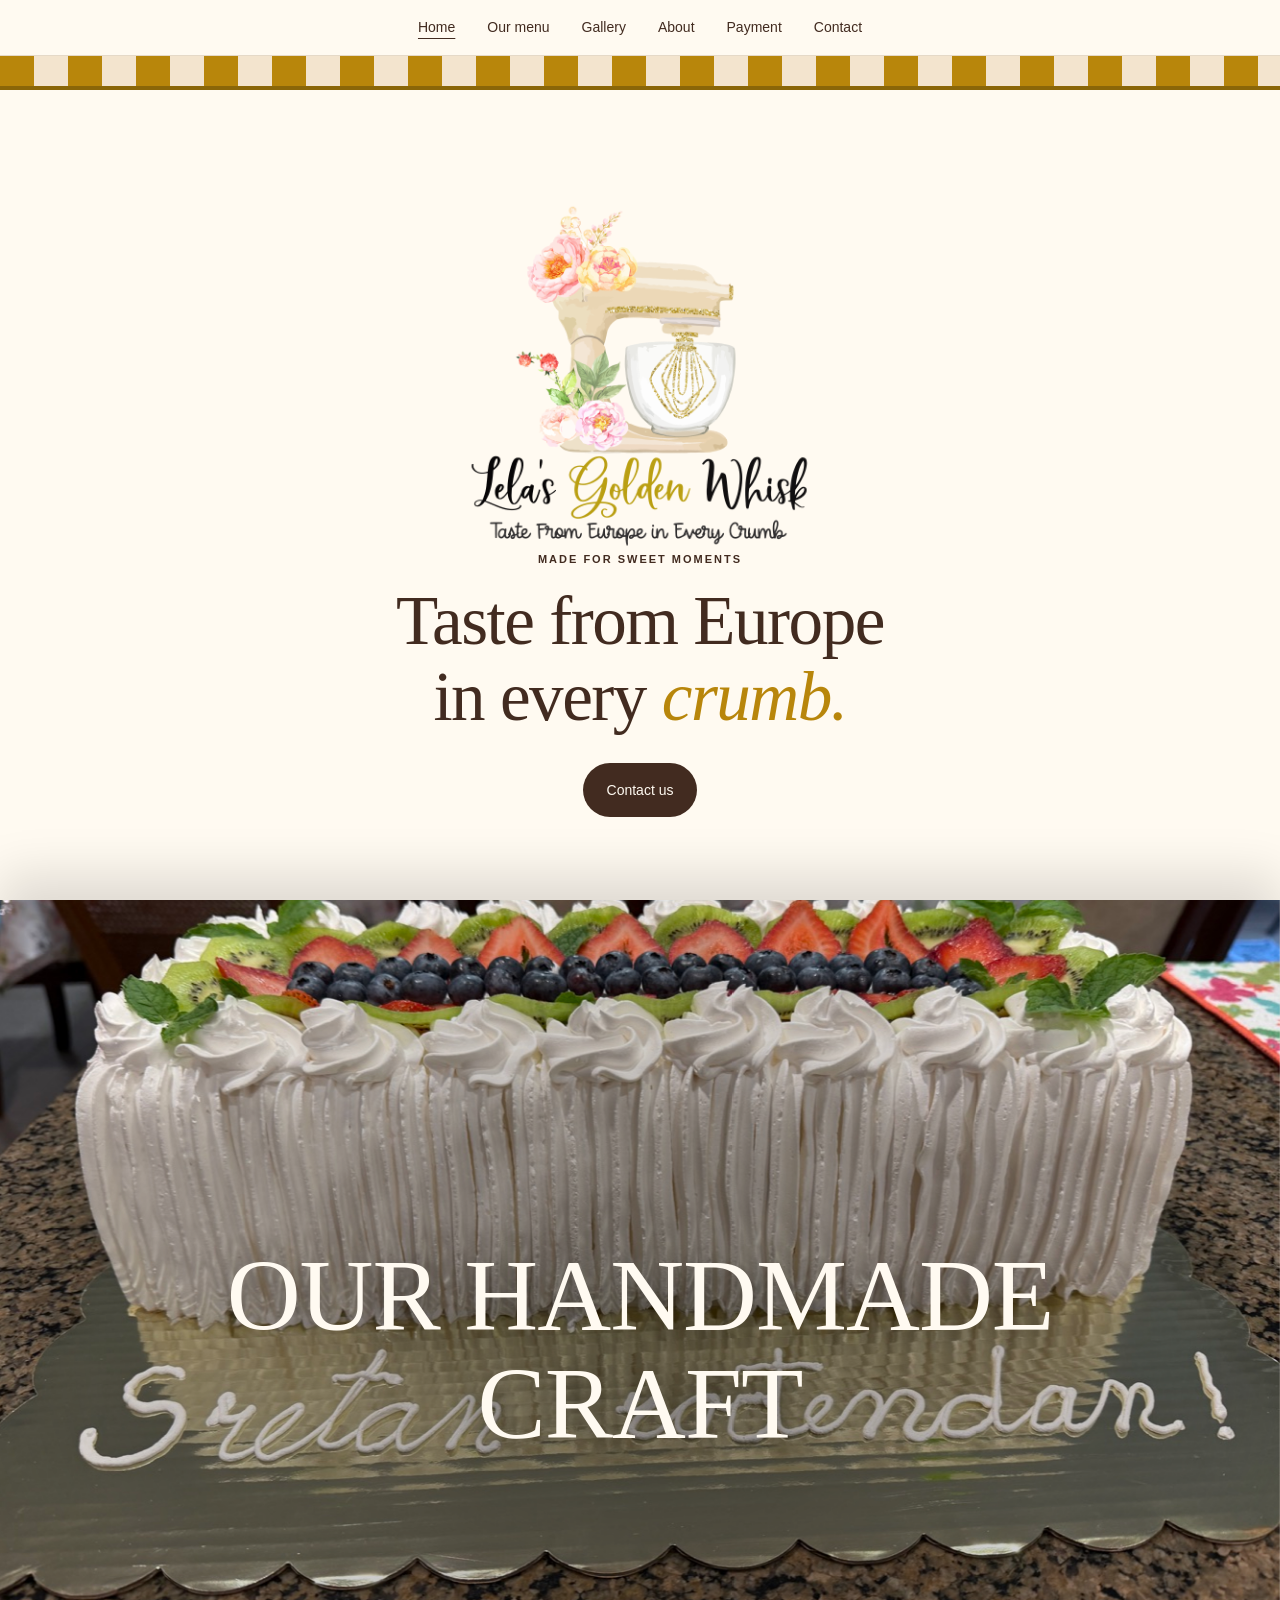
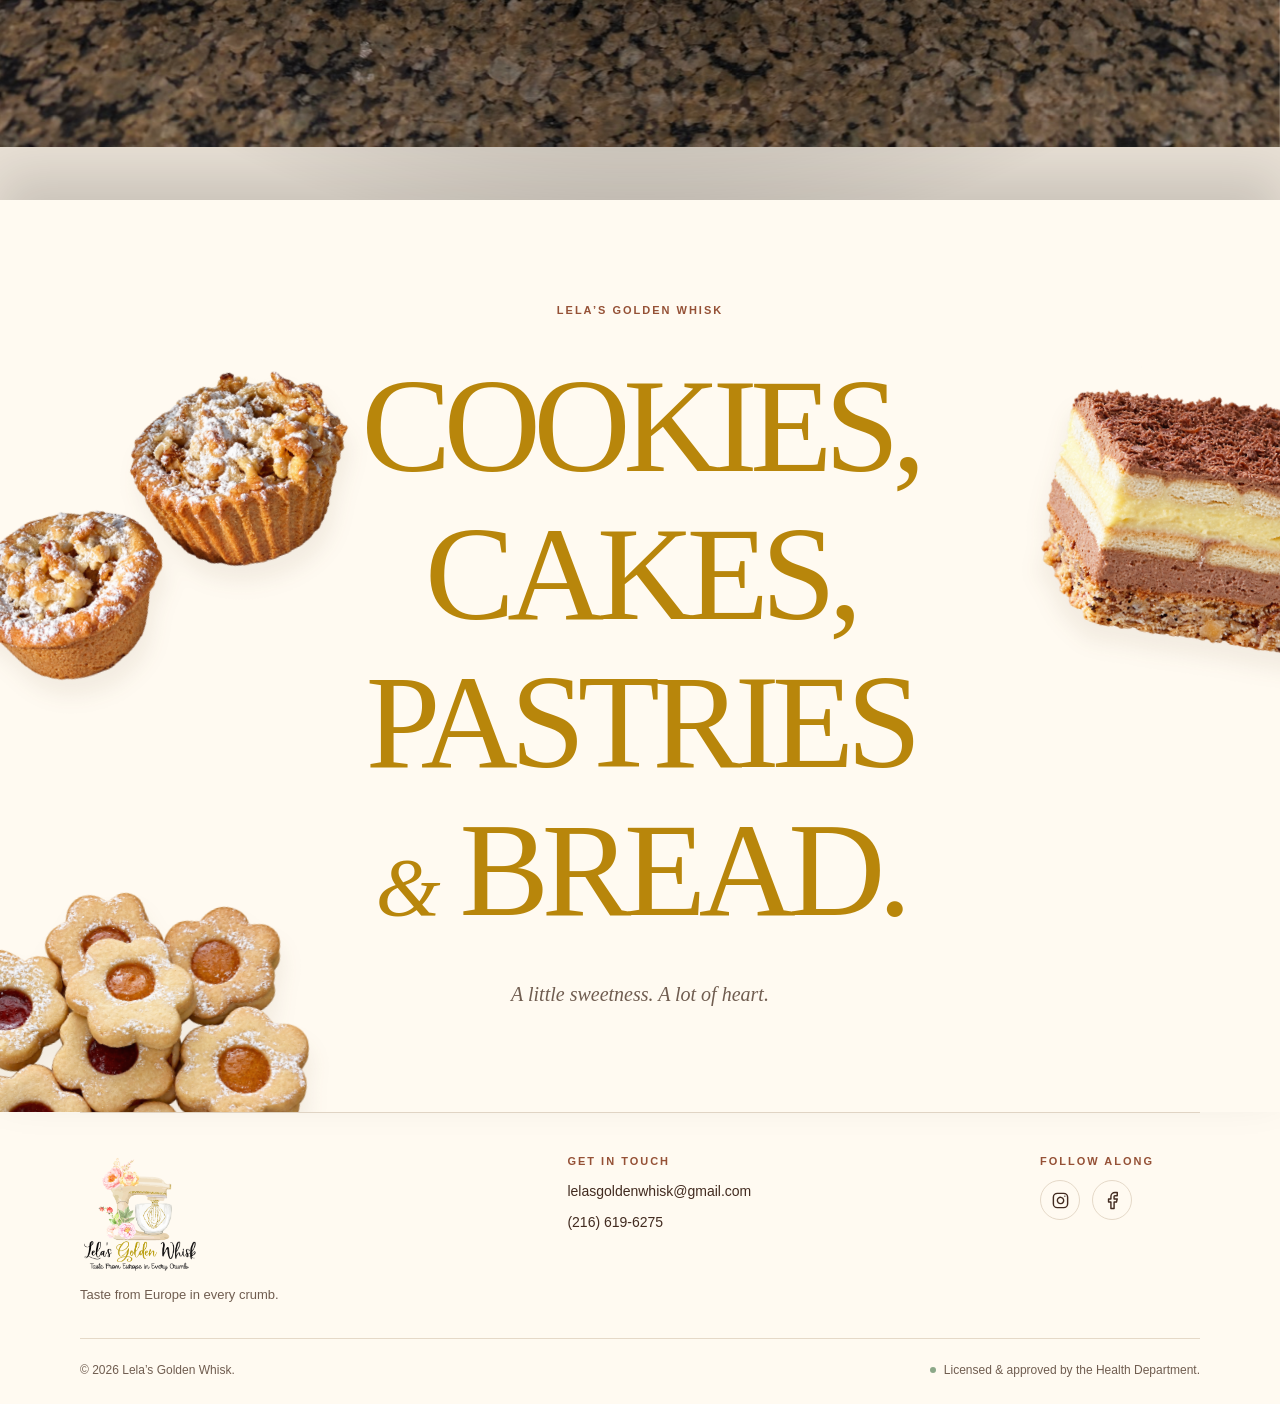
==== commit 8547be90: "Add Payment page with Venmo link for deposits and balances Co-Authored-By: Claude Sonnet 5 <noreply@" ====
--- a/index.html
+++ b/index.html
@@ -22,6 +22,7 @@
         <a href="bakes.html">Our menu</a>
         <a href="gallery.html">Gallery</a>
         <a href="about.html">About</a>
+        <a href="payment.html">Payment</a>
         <a href="contact.html">Contact</a>
       </nav>
     </header>
--- a/styles.css
+++ b/styles.css
@@ -100,11 +100,11 @@
 .story-signature { font: italic 32px/1.2 Georgia, serif; color: #945031; }
 
 /* About shares the menu's gold lettering and warm bakery-paper details. */
-:is(.about-page, .contact-page, .gallery-page) .page-heading { padding-block: clamp(48px, 7vw, 88px) 52px; text-align: center; border-bottom: 1px solid #cfb38a; }
-:is(.about-page, .contact-page, .gallery-page) .page-heading .eyebrow { color: #8a6608; }
-:is(.about-page, .contact-page, .gallery-page) .page-heading h1 { color: var(--gold); font-family: Didot, 'Bodoni MT', 'Times New Roman', serif; font-size: clamp(60px, 8vw, 112px); line-height: 1.02; letter-spacing: -.045em; }
-:is(.about-page, .contact-page, .gallery-page) .page-heading h1 em { color: inherit; }
-:is(.about-page, .contact-page, .gallery-page) .page-heading .intro { margin: 24px auto 0; font: italic 21px/1.5 Georgia, serif; }
+:is(.about-page, .contact-page, .gallery-page, .payment-page) .page-heading { padding-block: clamp(48px, 7vw, 88px) 52px; text-align: center; border-bottom: 1px solid #cfb38a; }
+:is(.about-page, .contact-page, .gallery-page, .payment-page) .page-heading .eyebrow { color: #8a6608; }
+:is(.about-page, .contact-page, .gallery-page, .payment-page) .page-heading h1 { color: var(--gold); font-family: Didot, 'Bodoni MT', 'Times New Roman', serif; font-size: clamp(60px, 8vw, 112px); line-height: 1.02; letter-spacing: -.045em; }
+:is(.about-page, .contact-page, .gallery-page, .payment-page) .page-heading h1 em { color: inherit; }
+:is(.about-page, .contact-page, .gallery-page, .payment-page) .page-heading .intro { margin: 24px auto 0; font: italic 21px/1.5 Georgia, serif; }
 .about-page .story { grid-template-columns: minmax(0, .9fr) minmax(0, 1.1fr); gap: clamp(36px, 6vw, 84px); padding-block: 64px 72px; }
 .about-page .story-copy { grid-column: 2; grid-row: 1; }
 .about-page .story-copy h2 { color: #8a6608; font-family: Didot, 'Bodoni MT', 'Times New Roman', serif; font-size: clamp(38px, 4vw, 54px); }
@@ -117,14 +117,14 @@
 .about-page .story-photo { border-radius: 2px; }
 .about-page .story-portrait figcaption { padding: 26px 12px; border-bottom: 1px solid #cfb38a; gap: 14px; }
 .about-page .story-signature { color: #8a6608; font-size: 36px; }
-:is(.about-page, .contact-page, .gallery-page) .visit { padding-block: 52px 60px; margin-bottom: 64px; border-block: 1px solid #cfb38a; text-align: center; }
-:is(.about-page, .contact-page, .gallery-page) .visit .eyebrow { color: #8a6608; }
-:is(.about-page, .contact-page, .gallery-page) .visit h2 { color: #8a6608; max-width: 660px; margin-inline: auto; text-wrap: balance; }
+:is(.about-page, .contact-page, .gallery-page, .payment-page) .visit { padding-block: 52px 60px; margin-bottom: 64px; border-block: 1px solid #cfb38a; text-align: center; }
+:is(.about-page, .contact-page, .gallery-page, .payment-page) .visit .eyebrow { color: #8a6608; }
+:is(.about-page, .contact-page, .gallery-page, .payment-page) .visit h2 { color: #8a6608; max-width: 660px; margin-inline: auto; text-wrap: balance; }
 @media (max-width: 900px) {
   .about-page .story { grid-template-columns: 1fr; padding-block: 40px 48px; gap: 40px; }
   .about-page .story-portrait { grid-column: 1; grid-row: 1; position: static; width: min(100%, 600px); margin-inline: auto; }
   .about-page .story-copy { grid-column: 1; grid-row: 2; }
-  :is(.about-page, .contact-page, .gallery-page) .visit { margin-bottom: 40px; }
+  :is(.about-page, .contact-page, .gallery-page, .payment-page) .visit { margin-bottom: 40px; }
 }
 .contact-details { padding-top: 16px; }
 .gallery-collection { padding-block: 32px 64px; }
@@ -158,6 +158,24 @@
 @media (max-width: 900px) {
   .contact-page .card-grid { grid-template-columns: 1fr; }
   .contact-page .contact-details { padding-block: 40px 48px; }
+}
+
+.payment-page .contact-details { padding-block: 56px 64px; }
+.payment-page .contact-details > h2 { text-align: center; color: #8a6608; font-family: Didot, 'Bodoni MT', 'Times New Roman', serif; margin-bottom: 36px; }
+.payment-page .card-grid { grid-template-columns: repeat(2, 1fr); gap: 20px; }
+.payment-page .bake-card { min-width: 0; padding: 32px 26px; border: 1px solid #cfb38a; border-top: 3px solid var(--gold); border-radius: 4px; background: #fffdf8; }
+.payment-page .bake-card:first-child { background: #f3e4ce; }
+.payment-page .bake-card .eyebrow { color: #8a6608; margin-bottom: 22px; }
+.payment-page .bake-card h3 { color: #8a6608; }
+.payment-page .bake-card p:not(.eyebrow) { line-height: 1.85; color: var(--muted); }
+.payment-page .bake-card .text-link { text-decoration: underline; text-decoration-color: #cfb38a; text-underline-offset: 4px; }
+.payment-page .bake-card .text-link:hover { color: #8a6608; }
+.payment-page .visit .shop-button { margin-top: 28px; }
+.venmo-button { margin-top: 20px; background: #3d95ce; color: #fff; }
+.venmo-button:hover { background: #2f7cad; }
+@media (max-width: 900px) {
+  .payment-page .card-grid { grid-template-columns: 1fr; }
+  .payment-page .contact-details { padding-block: 40px 48px; }
 }
 
 /* Floating bakery cutouts frame the type without rectangular photo backgrounds. */
@@ -200,6 +218,8 @@
 .category-info p { margin: 0 0 14px; color: var(--muted); font-size: 15px; line-height: 1.75; }
 .category-info p:last-child { margin-bottom: 0; }
 .category-info strong { color: var(--ink); font-weight: bold; }
+.category-info a { text-decoration: underline; text-underline-offset: 4px; }
+.category-info a:hover { color: #a15435; }
 .custom-cookie-feature { display: grid; grid-template-columns: minmax(0, .85fr) minmax(0, 1.15fr); align-items: center; gap: clamp(24px, 4vw, 52px); padding: clamp(20px, 3vw, 36px); margin-bottom: 52px; background: #f3e4ce; border: 1px solid #cfb38a; border-radius: 8px; color: var(--ink); }
 .custom-cookie-feature[hidden] { display: none; }
 .custom-cookie-feature > img { display: block; width: 100%; max-height: 420px; object-fit: contain; border-radius: 4px; }
@@ -261,7 +281,9 @@
 }
 
 @media (max-width: 480px) {
-  .product-grid { grid-template-columns: 1fr; }
+  .product-grid { grid-template-columns: repeat(2, minmax(0, 1fr)); gap: 20px 12px; }
+  .product-name { font-size: 15px; }
+  .product-name-secondary { font-size: 12px; }
 }
 
 @media (max-width: 700px) {
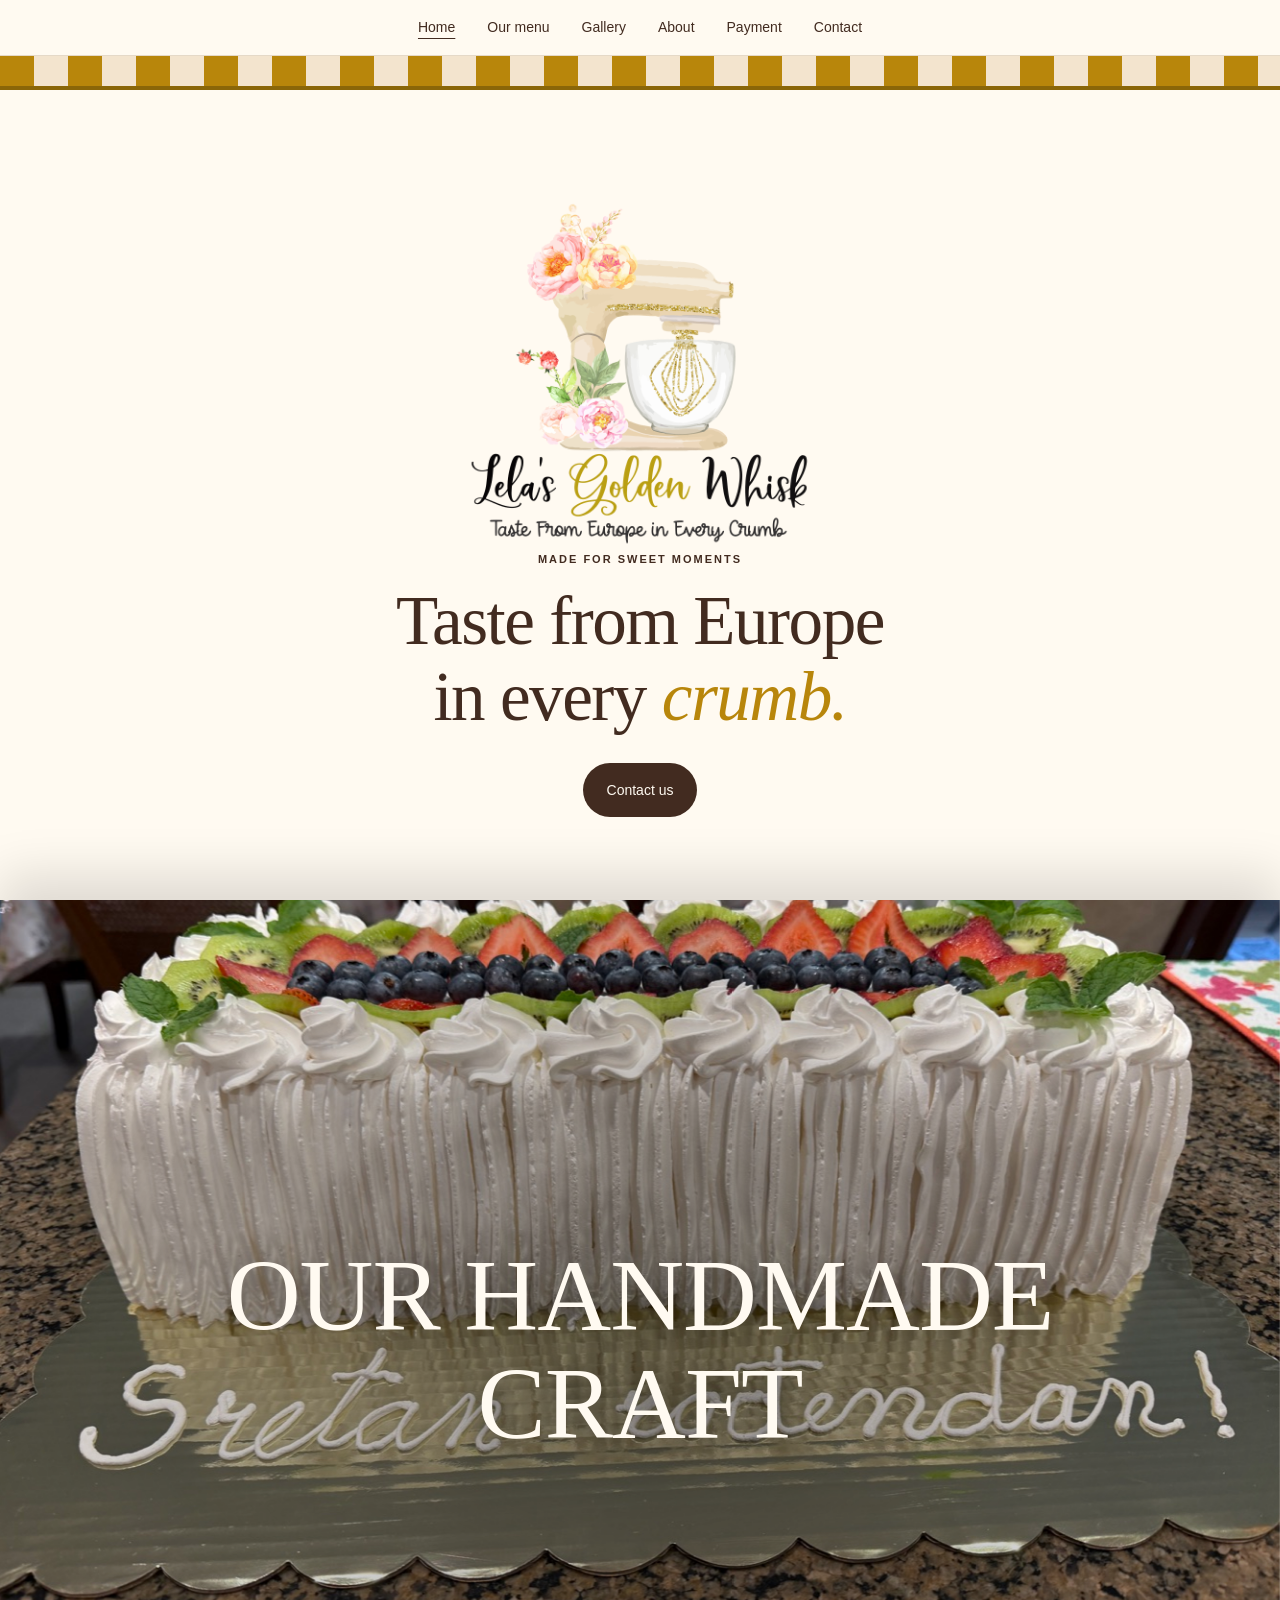
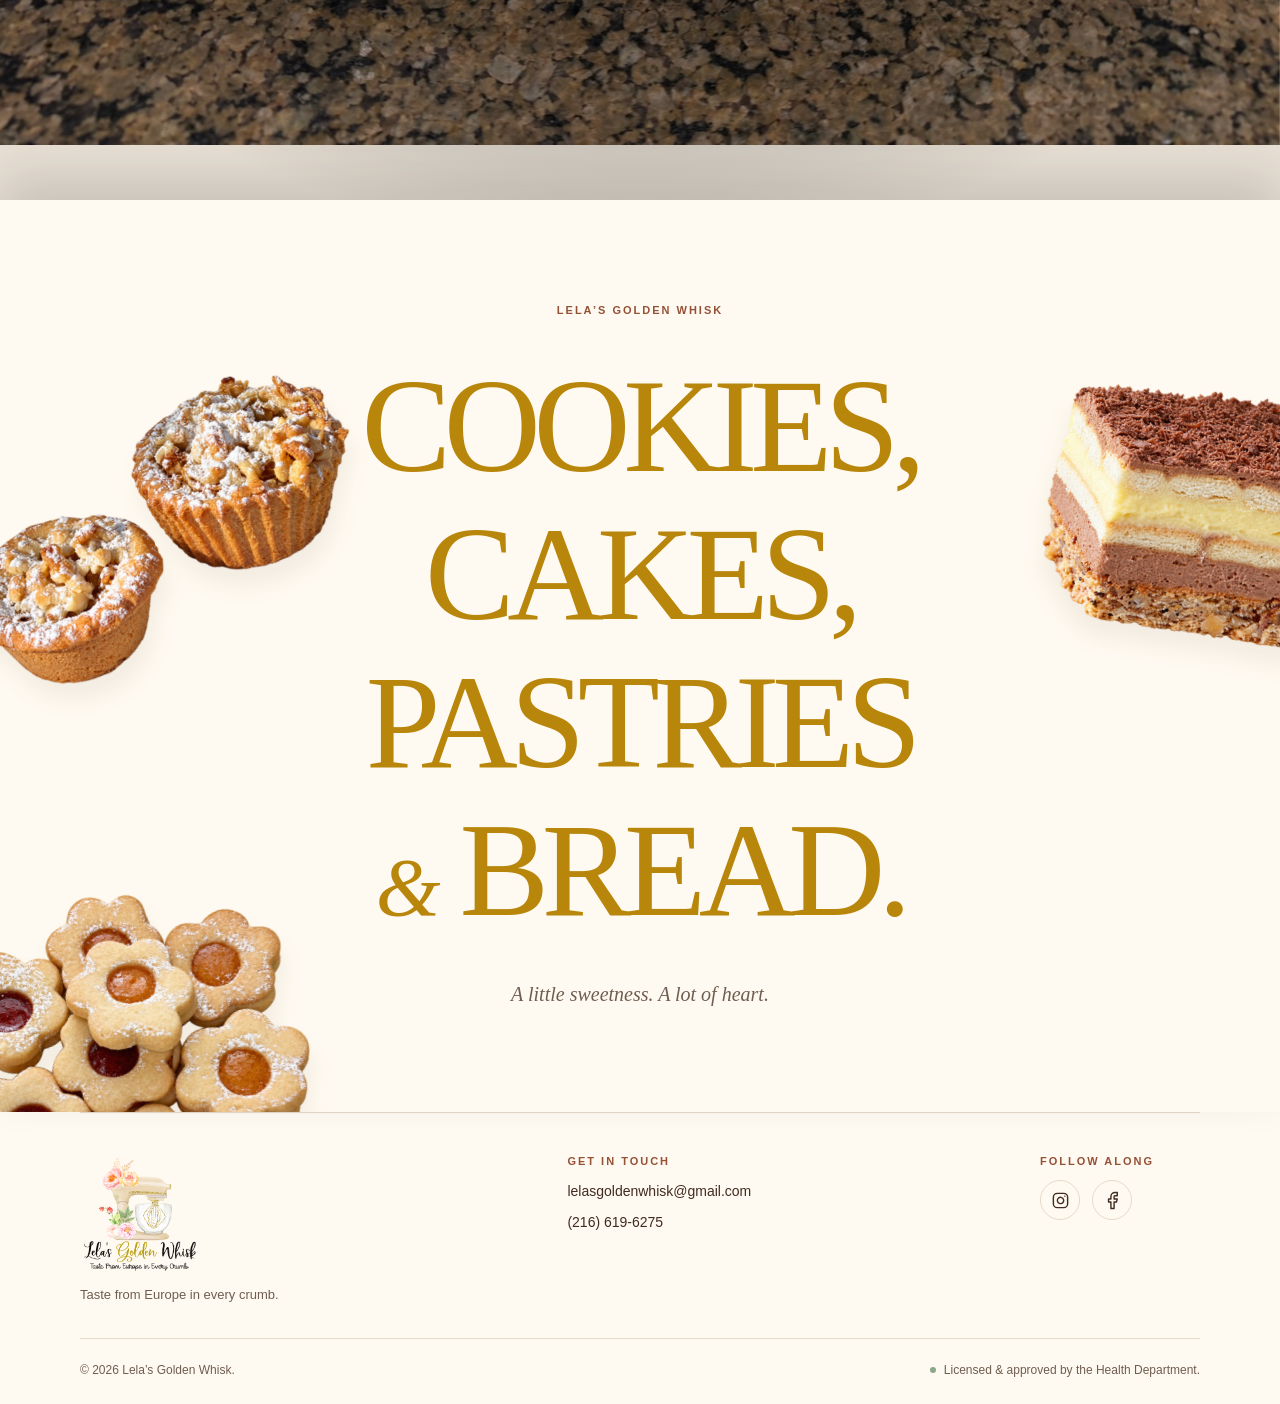
==== commit 4117ec45: "Update Facebook footer link to new page URL Co-Authored-By: Claude Sonnet 5 <noreply@anthropic.com>" ====
--- a/index.html
+++ b/index.html
@@ -83,7 +83,7 @@
             <a class="social-link" href="https://www.instagram.com/lelasgoldenwhisk/" target="_blank" rel="noopener noreferrer" aria-label="Lela’s Golden Whisk on Instagram">
               <svg viewBox="0 0 24 24" fill="none" stroke="currentColor" stroke-width="1.8" stroke-linecap="round" stroke-linejoin="round" aria-hidden="true" focusable="false"><rect x="3" y="3" width="18" height="18" rx="5" ry="5"></rect><path d="M16 11.37A4 4 0 1 1 12.63 8 4 4 0 0 1 16 11.37z"></path><line x1="17.5" y1="6.5" x2="17.51" y2="6.5"></line></svg>
             </a>
-            <a class="social-link" href="https://www.facebook.com/index.php?next=https%3A%2F%2Fwww.facebook.com%2Fthe.golden.whisk.bakery.2025%2Falbums%2F122112349076723955%2F&amp;deoia=1&amp;no_universal_links=1" target="_blank" rel="noopener noreferrer" aria-label="Lela’s Golden Whisk on Facebook">
+            <a class="social-link" href="https://www.facebook.com/profile.php?id=61580908262667" target="_blank" rel="noopener noreferrer" aria-label="Lela’s Golden Whisk on Facebook">
               <svg viewBox="0 0 24 24" fill="none" stroke="currentColor" stroke-width="1.8" stroke-linecap="round" stroke-linejoin="round" aria-hidden="true" focusable="false"><path d="M18 2h-3a5 5 0 0 0-5 5v3H7v4h3v8h4v-8h3l1-4h-4V7a1 1 0 0 1 1-1h3z"></path></svg>
             </a>
           </div>
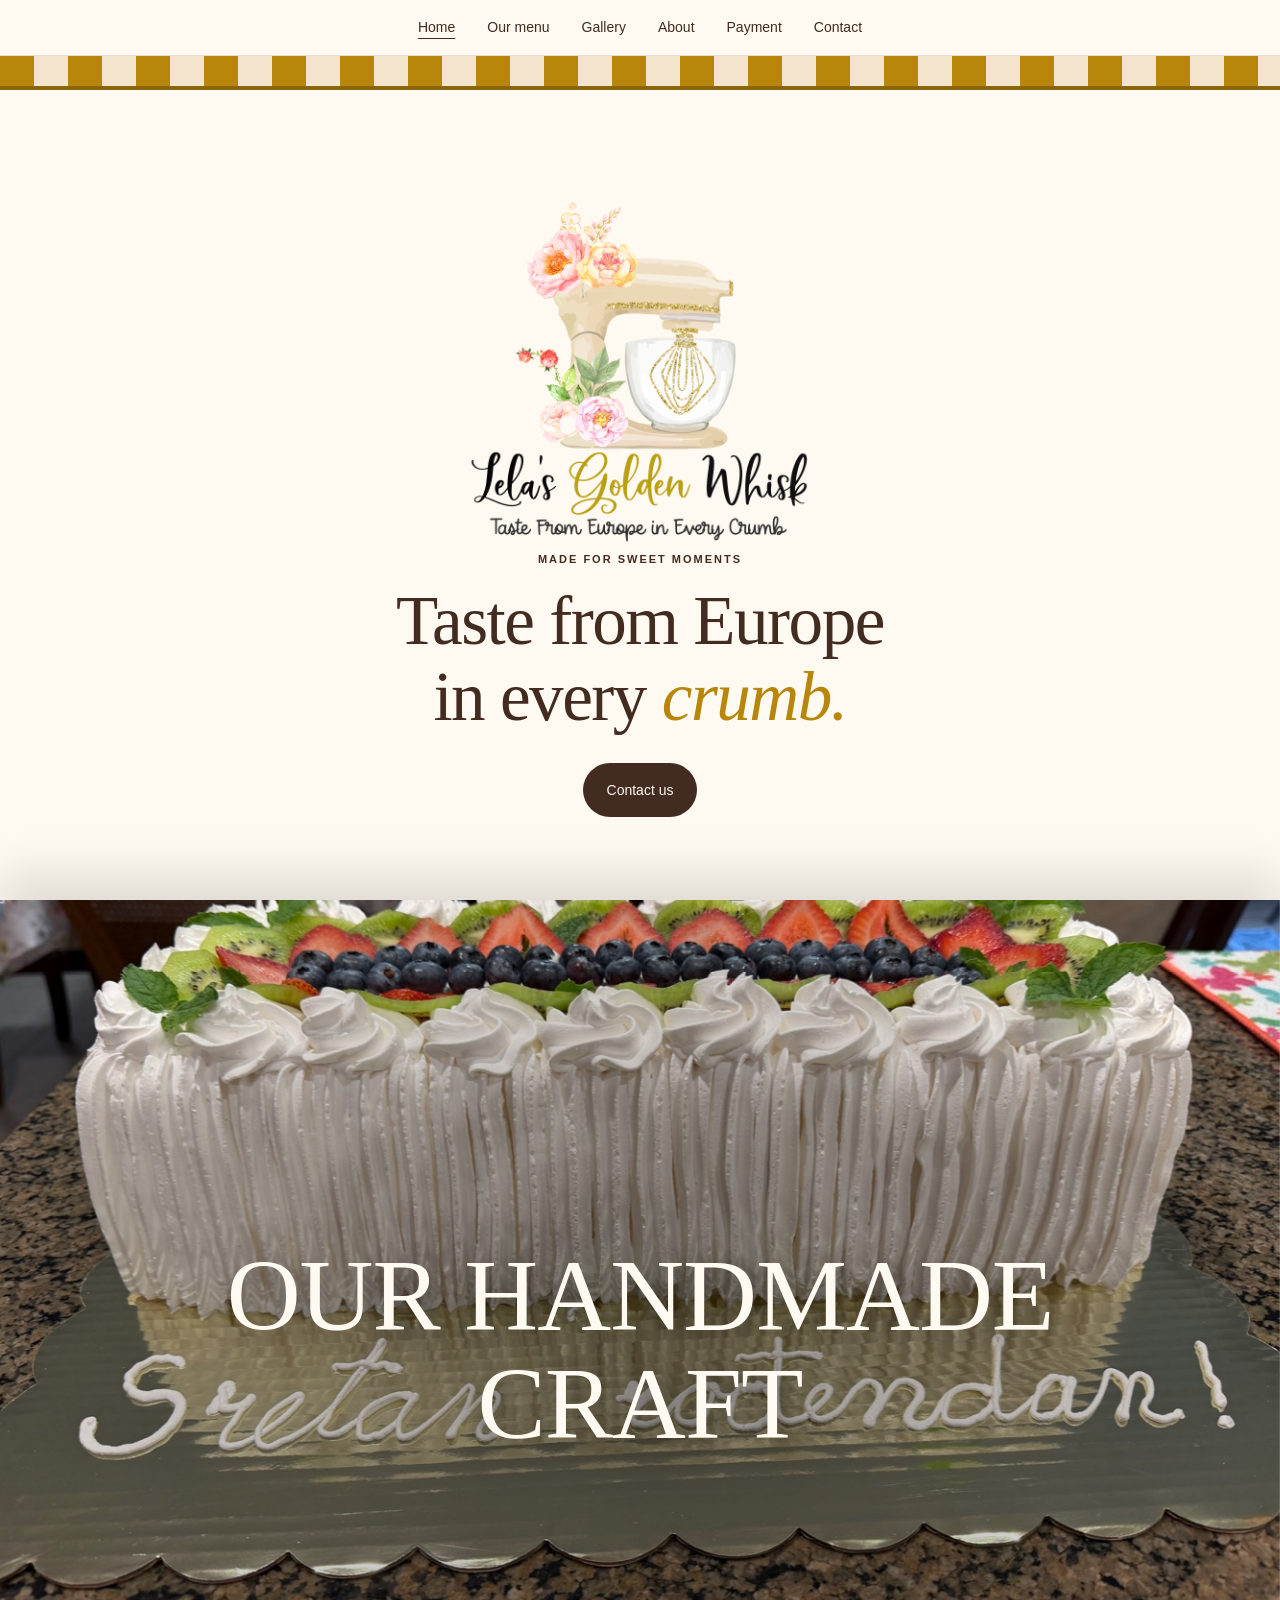
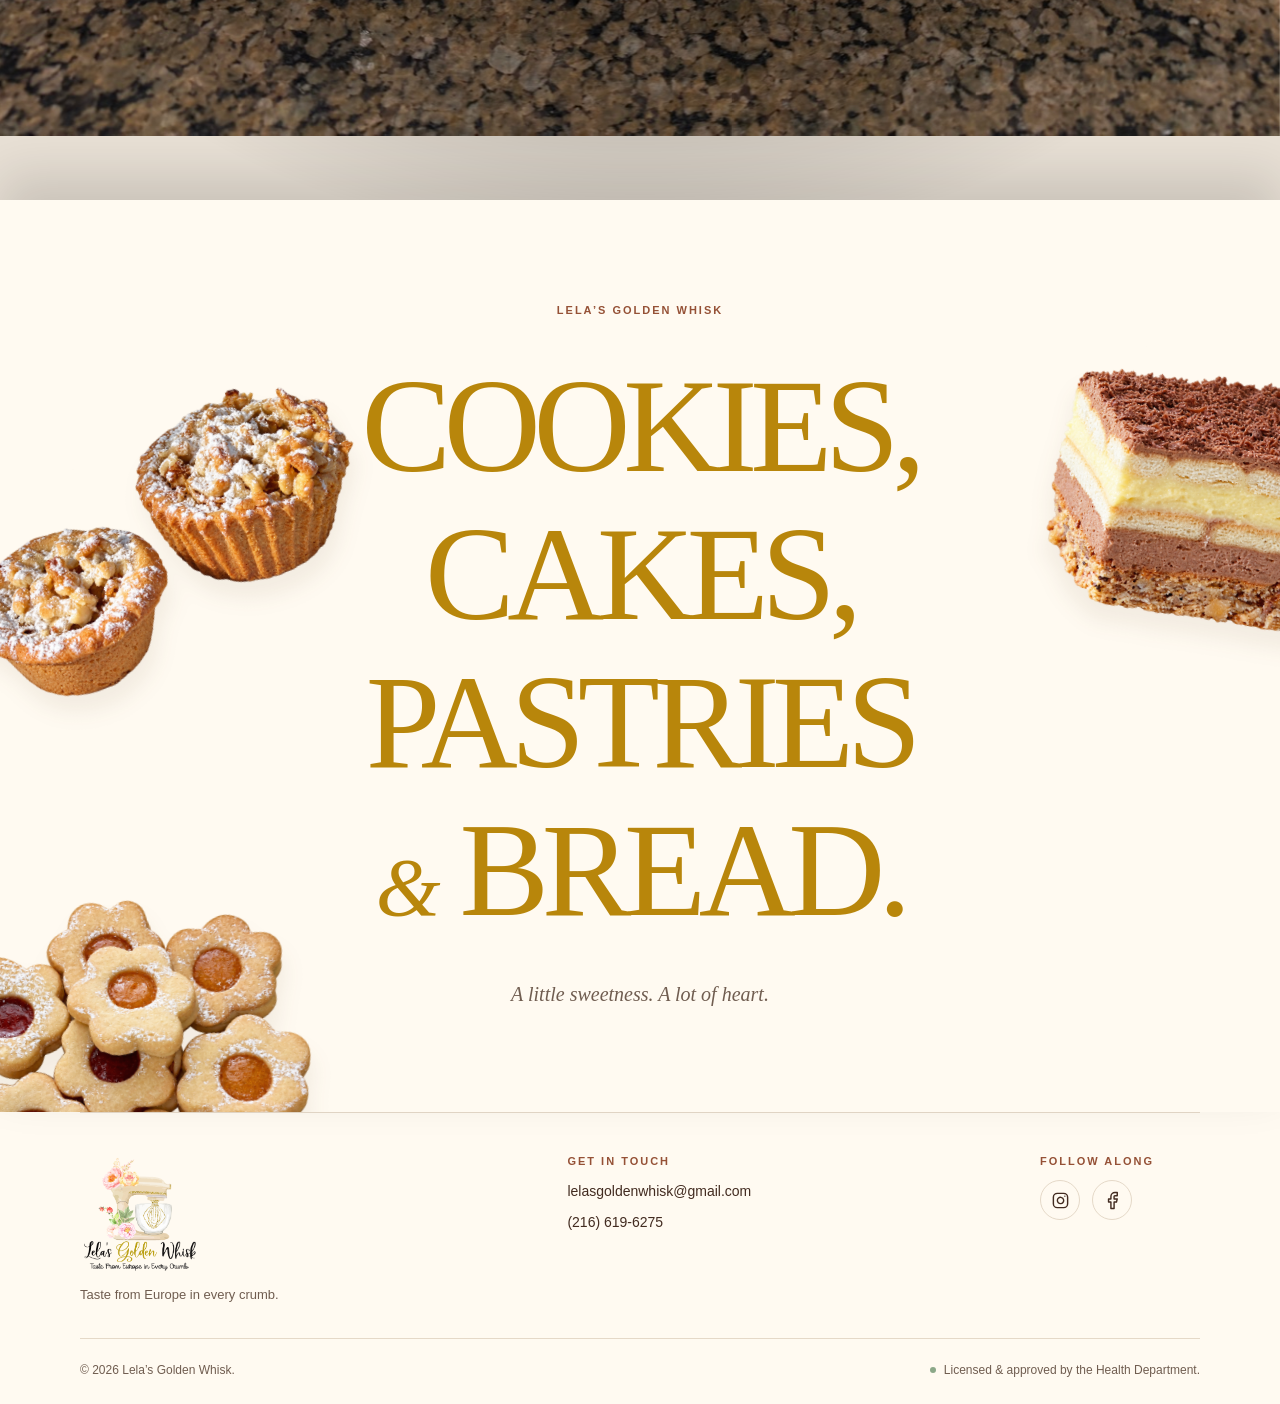
==== commit d6ac3727: "Use clean extensionless internal links Point nav, footer, and in-page links to /about, /contact, etc" ====
--- a/index.html
+++ b/index.html
@@ -18,12 +18,12 @@
         <span class="menu-toggle-bar"></span>
       </button>
       <nav id="navigation" aria-label="Main navigation">
-        <a href="index.html" aria-current="page">Home</a>
-        <a href="bakes.html">Our menu</a>
-        <a href="gallery.html">Gallery</a>
-        <a href="about.html">About</a>
-        <a href="payment.html">Payment</a>
-        <a href="contact.html">Contact</a>
+        <a href="/" aria-current="page">Home</a>
+        <a href="/bakes">Our menu</a>
+        <a href="/gallery">Gallery</a>
+        <a href="/about">About</a>
+        <a href="/payment">Payment</a>
+        <a href="/contact">Contact</a>
       </nav>
     </header>
 
@@ -34,7 +34,7 @@
           <img class="hero-logo" src="assets/lelas-golden-whisk-logo.png" alt="Lela’s Golden Whisk" width="3000" height="3000" />
           <p class="eyebrow">Made for sweet moments</p>
           <h1 id="hero-heading">Taste from Europe<br />in every <em>crumb.</em></h1>
-          <a class="button" href="contact.html">Contact us</a>
+          <a class="button" href="/contact">Contact us</a>
         </div>
       </section>
 
@@ -60,7 +60,7 @@
         <img class="bake-cutout cutout-cookies" src="assets/cutouts/cookies.png" alt="" width="1239" height="1269" loading="lazy" />
         <div class="showcase-copy">
           <p class="eyebrow">Lela’s Golden Whisk</p>
-          <h2 id="bakes-heading"><span><a href="bakes.html#cookies">Cookies,</a></span><span><a href="bakes.html#cakes">Cakes,</a></span><span><a href="bakes.html#pastries">Pastries</a></span><span><em>&amp;</em> <a href="bakes.html#bread">Bread.</a></span></h2>
+          <h2 id="bakes-heading"><span><a href="/bakes#cookies">Cookies,</a></span><span><a href="/bakes#cakes">Cakes,</a></span><span><a href="/bakes#pastries">Pastries</a></span><span><em>&amp;</em> <a href="/bakes#bread">Bread.</a></span></h2>
           <p class="showcase-note">A little sweetness. A lot of heart.</p>
         </div>
       </section>
@@ -69,7 +69,7 @@
     <footer>
       <div class="footer-top">
         <div class="footer-brand">
-          <a class="logo" href="index.html" aria-label="Lela’s Golden Whisk home"><img src="assets/lelas-golden-whisk-logo.png" alt="Lela’s Golden Whisk — Taste From Europe in Every Crumb" width="3000" height="3000" loading="lazy" /></a>
+          <a class="logo" href="/" aria-label="Lela’s Golden Whisk home"><img src="assets/lelas-golden-whisk-logo.png" alt="Lela’s Golden Whisk — Taste From Europe in Every Crumb" width="3000" height="3000" loading="lazy" /></a>
           <p class="footer-tagline">Taste from Europe in every crumb.</p>
         </div>
         <div class="footer-contact">
